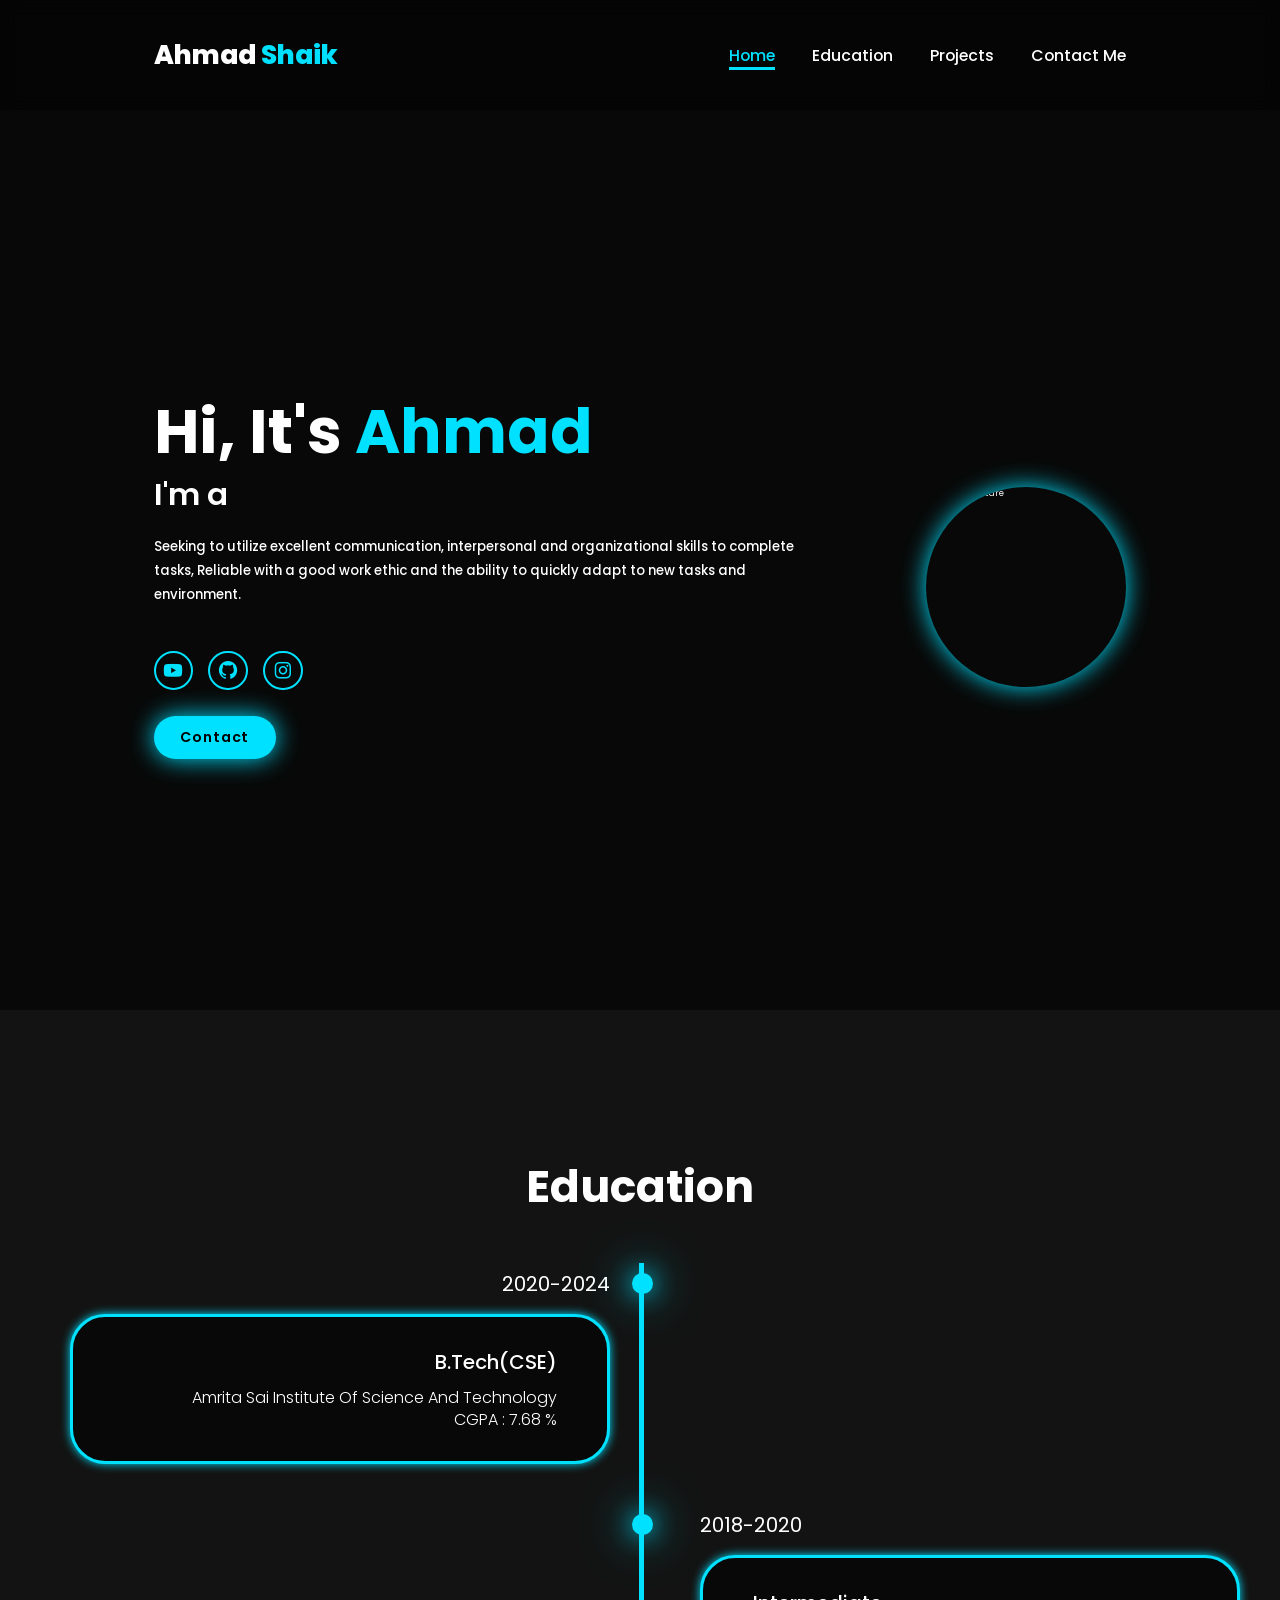
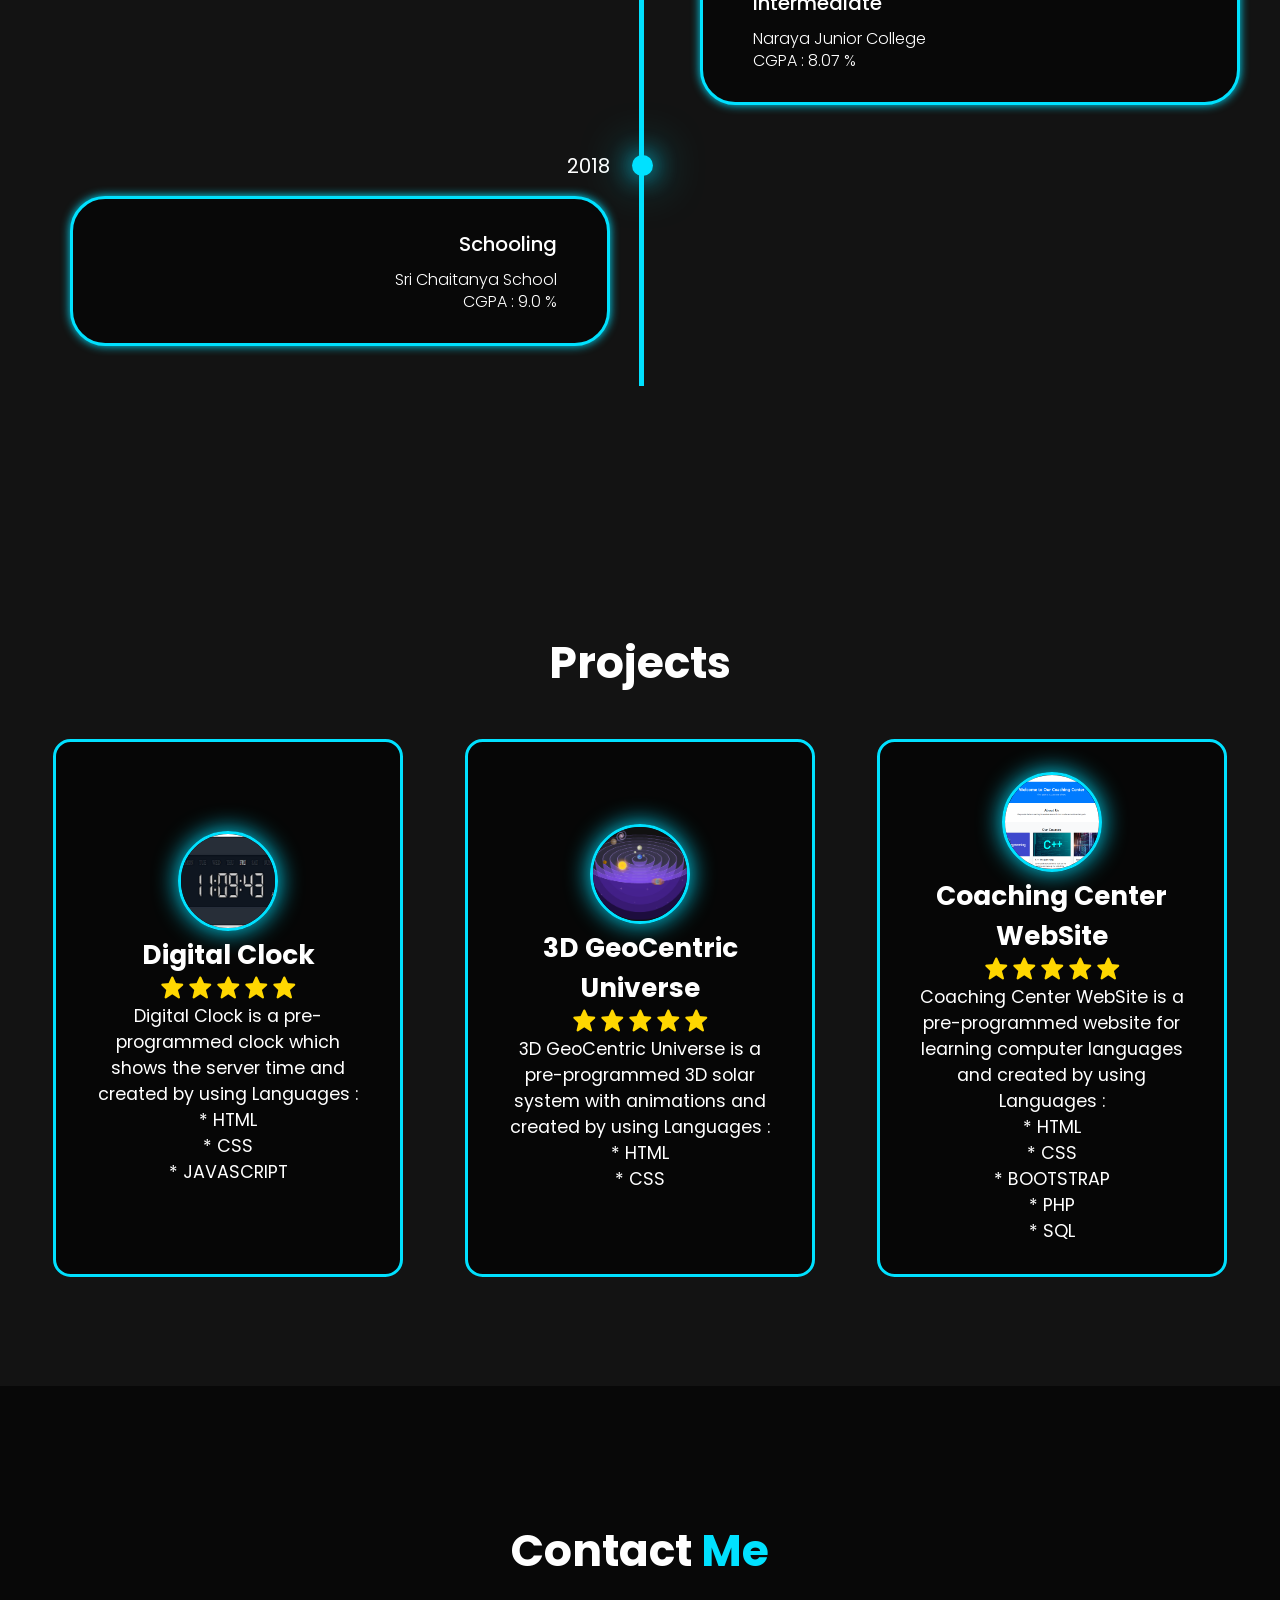
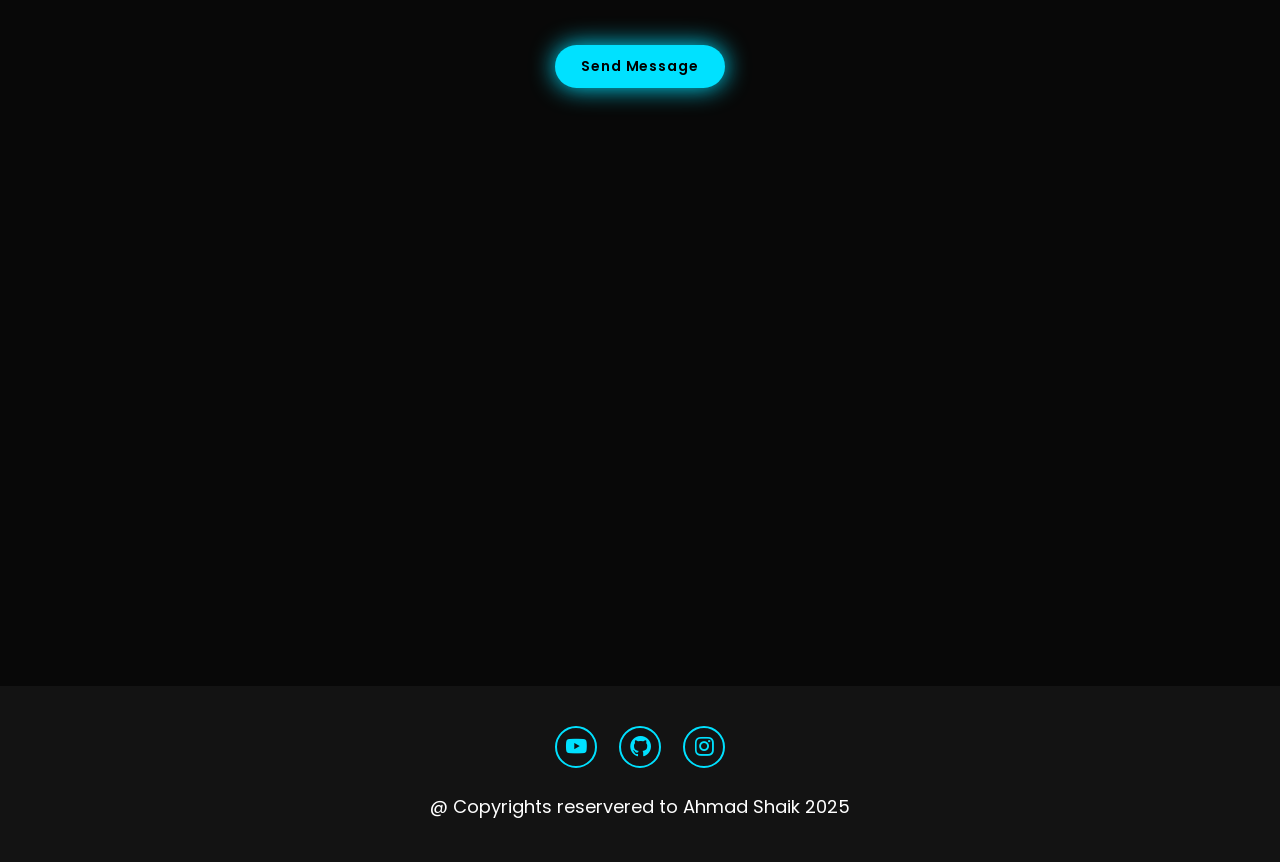
==== index.html @ 7b0c5636 "Update index.html" ====
<!DOCTYPE html>
<html lang="en">
<head>
    <meta charset="UTF-8">
    <meta name="viewport" content="width=device-width, initial-scale=1.0">
    <title>Ahmad Shaik</title>
    <link rel="stylesheet" href="styles.css">
    <link href='https://unpkg.com/boxicons@2.1.4/css/boxicons.min.css' rel='stylesheet'>
</head>

<body>
    <header class="header">
        <i class='bx bx-menu' id="menu-icon"></i>
        <a href="#home" class="logo">Ahmad<span> Shaik</span></a>
        <nav class="navbar">
            <a href="#home">Home</a>
            <a href="#education">Education</a>
            <!-- <a href="#projects">Certifications</a> -->
            <a href="#testimonials">Projects</a>
            <a href="#contact">Contact Me</a>
        </nav>
    </header>

    <section class="home" id="home">
        <div class="home-content">
            <h1>Hi, It's <span>Ahmad</span></h1>
            <h3 class="text-animation">I'm a <span></span></h3>
            <p>Seeking to utilize excellent communication, interpersonal and organizational skills to complete tasks, Reliable with a good work ethic and the ability to quickly adapt to new tasks and environment.</p>

            <div class="social-icons">
                <a href="https://www.youtube.com/@codershub1" target="_self"><i class='bx bxl-youtube'></i></a>
                <a href="https://github.com/Ahmad-Shaik/Ahmad-Shaik" target="_self"><i class='bx bxl-github'></i></a>
                <a href="https://www.instagram.com/codershub1" target="_self"><i class='bx bxl-instagram'></i></a>
            </div>
            
            <div class="btn-group">
                <a href="#contact" class="btn">Contact</a>
            </div>
        </div>

        <div class="home-img">
            <img src="https://github.com/Ahmad-Shaik/resume/blob/a019d68d11da8209bdf1813e9e3f32dbd43e2ac0/site/coaching-center.png" alt="Profile Picture">
        </div>
    </section>

    <section class="education" id="education">
        <h2 class="heading">Education</h2>
        <div class="timeline-items">
            <div class="timeline-item">
                <div class="timeline-dot"></div>
                <div class="timeline-date">2020-2024</div>
                <div class="timeline-content">
                    <h3>B.Tech(CSE)</h3>
                    <p>Amrita Sai Institute Of Science And Technology <br> CGPA : 7.68 %</p>
                </div>
            </div>

            <div class="timeline-item">
                <div class="timeline-dot"></div>
                <div class="timeline-date">2018-2020</div>
                <div class="timeline-content">
                    <h3>Intermediate</h3>
                    <p>Naraya Junior College <br> CGPA : 8.07 %</p>
                </div>
            </div>

            <div class="timeline-item">
                <div class="timeline-dot"></div>
                <div class="timeline-date">2018</div>
                <div class="timeline-content">
                    <h3>Schooling</h3>
                    <p>Sri Chaitanya School<br> CGPA : 9.0 %</p>
                </div>
            </div>
        </div>
    </section>

    <!-- <section class="projects" id="projects">
        <h2 class="heading">Certifications</h2>
        <div class="projects-container">
            <div class="projects-box">
                <div class="projects-info">
                   <h4><a href="/site/digi clock/digiclock.html" target="_self">Digital Clock</a></h4>
                    <img src="images/cat1.jpg" alt="" width="auto" height="200px">
                </div>
            </div>

            <div class="projects-box">
                <div class="projects-info">
                    <h4><a href="/site/geocentric universe/geo.html" target="_self">Geo Centric Universe</a></h4>
                    <p>Geo Centric Universe created using Languages : <br> * HTML <br> * CSS</p>
                </div>
            </div>

            <div class="projects-box">
                <div class="projects-info">
                    <h4>Project #3</h4>
                    <p>Lorem ipsum dolor sit amet consectetur adipisicing elit. Odio quidem molestiae labore laudantium nulla odit culpa nam id quasi, dignissimos ullam praesentium eum quisquam est sint. Laboriosam nesciunt ad officiis?</p>
                </div>
            </div>

            <div class="projects-box">
                <div class="projects-info">
                    <h4>Project #4</h4>
                    <p>Lorem ipsum dolor sit amet consectetur adipisicing elit. Odio quidem molestiae labore laudantium nulla odit culpa nam id quasi, dignissimos ullam praesentium eum quisquam est sint. Laboriosam nesciunt ad officiis?</p>
                </div>
            </div>
        </div>
    </section> -->

    <section class="testimonials" id="testimonials">
        <div class="testimonials-box">
            <h2 class="heading">Projects</h2>
            <div class="wrapper">
                <div class="testimonial-item">
                    <a href="site/digi clock/digiclock.html" target="_self" class="link">
                    <img src="site/digi clock.png" alt="Testimonial from Jeffery">
                    <h2>Digital Clock</h2>
                    <div class="rating">
                        <i class='bx bxs-star' id="star"></i>
                        <i class='bx bxs-star' id="star"></i>
                        <i class='bx bxs-star' id="star"></i>
                        <i class='bx bxs-star' id="star"></i>
                        <i class='bx bxs-star' id="star"></i>
                    </div>
                    <p>Digital Clock is a pre-programmed clock which shows the server time and created by using Languages : <br>* HTML <br>* CSS <br>* JAVASCRIPT</p>
                    </a>
                </div>

                <div class="testimonial-item">
                    <a href="site/geocentric universe/geo.html" target="_self" class="link">
                    <img src="site/geocentric universe.png" alt="Testimonial from Ivy">
                    <h2>3D GeoCentric Universe</h2>
                    <div class="rating">
                        <i class='bx bxs-star' id="star"></i>
                        <i class='bx bxs-star' id="star"></i>
                        <i class='bx bxs-star' id="star"></i>
                        <i class='bx bxs-star' id="star"></i>
                        <i class='bx bxs-star' id="star"></i>
                    </div>
                    <p>3D GeoCentric Universe is a pre-programmed 3D solar system with animations and created by using Languages : <br>* HTML <br> * CSS</p>
                    </a>
                </div>

                <div class="testimonial-item">
                    <a href="site/coaching center/coaching center.html" target="_self" class="link">
                    <img src="site/coaching-center.png" alt="Testimonial from Choco">
                    <h2>Coaching Center WebSite</h2>
                    <div class="rating">
                        <i class='bx bxs-star' id="star"></i>
                        <i class='bx bxs-star' id="star"></i>
                        <i class='bx bxs-star' id="star"></i>
                        <i class='bx bxs-star' id="star"></i>
                        <i class='bx bxs-star' id="star"></i>
                    </div>
                    <p>Coaching Center WebSite is a pre-programmed website for learning computer languages and created by using Languages : <br>* HTML <br>* CSS <br>* BOOTSTRAP <br>* PHP <br>* SQL</p>
                    </a>
                </div>
            </div>
        </div>
    </section>

    <section class="contact" id="contact">
        <h2 class="heading">Contact <span>Me</span></h2>
        <div class="contact-form-container">
            <form action="contact.php">
                <!-- <div class="input-group">
                    <div class="input-box">
                        <input type="text" placeholder="Full Name" required>
                        <input type="email" placeholder="Email" required>
                    </div>
                    <div class="input-box">
                        <input type="number" placeholder="Phone Number" required>
                        <input type="text" placeholder="Subject" required>
                    </div> -->
                    <div class="input-group-2">
                        <!-- <textarea name="" id="" cols="30" rows="10" placeholder="Your Message" required></textarea> -->
                        <input type="submit" value="Send Message" class="btn">
                    </div>
                </div>
            </form>
        </div>
    </section>

    <footer class="footer">
        <div class="social">
            <a href="https://www.youtube.com/@codershub1" target="_self"><i class='bx bxl-youtube'></i></a>
            <a href="https://github.com/Ahmad-Shaik/Ahmad-Shaik" target="_self"><i class='bx bxl-github'></i></a>
            <a href="https://www.instagram.com/codershub1" target="_self"><i class='bx bxl-instagram'></i></a>
        </div>

        <ul class="list">
            <li>@ Copyrights reservered to Ahmad Shaik 2025</li>
           
        </ul>
    </footer>

    <script src = "script.js"></script>
</body>
</html>
---- styles.css ----
@import url('https://fonts.googleapis.com/css2?family=Edu+AU+VIC+WA+NT+Hand:wght@400..700&family=Poppins:ital,wght@0,100;0,200;0,300;0,400;0,500;0,600;0,700;0,800;0,900&display=swap');

* {
    margin: 0;
    padding: 0;
    box-sizing: border-box;
    text-decoration: none;
    border: none;
    outline: none;
    scroll-behavior: smooth;
    font-family: "Poppins", "sans-serif";
}

:root {
    --bg-color: #080808;
    --second-bg-color: #131313;
    --text-color: white;
    --main-color: rgb(0, 225, 255);
}

html {
    font-size: 100%;
    overflow-x: hidden;
}

body {
    background: var(--bg-color);
    color: var(--text-color);
}

.header {
    position: fixed;
    top: 0;
    width: 100%;
    padding: 4rem 12% 4rem;
    background: rgba(0, 0, 0, 0.3);
    backdrop-filter: blur(10px);
    display: flex;
    justify-content: space-between;
    align-items: center;
    z-index: 5;
    /* Make sure the position is relative to position the menu icon correctly */
    position: relative;
}
.logo {
    font-size: 3rem;
    color: var(--text-color);
    font-weight: 800;
    cursor: pointer;
    transition: 0.3s ease;
}

.logo:hover {
    transform: scale(1.1);
}

.logo span {
    color: var(--main-color);
}

.navbar a {
    font-size: 1.8rem;
    color: var(--text-color);
    margin-left: 4rem;
    font-weight: 500;
    transition: 0.3s ease;
    border-bottom: 3px solid transparent;
    
}

.navbar a:hover, .navbar a.active {
    
    transform: scaleX(1);
    color: var(--main-color);
    border-bottom: 3px solid var(--main-color);
}

#menu-icon {
    font-size: 3.6rem;
    color: var(--main-color);
    display: none; /* Default hidden, will be shown on mobile */
    position: absolute; /* Position it absolutely within the header */
    right: 2rem; /* Position it 2rem from the right edge */
    top: 50%; /* Center vertically */
    transform: translateY(-50%); /* Adjust for vertical centering */
}

section {
    min-height: 100vh;
    padding: 10rem 12% 10rem;

}

.home {
    display: flex;
    align-items: center;
    justify-content: center;
    gap: 15rem;
}

.home-content {
    display: flex;
    flex-direction: column;
    align-items: baseline;
    text-align: left;
    justify-content: center;
    margin-top: 3rem;
}

span {
    color: var(--main-color);
}

.home-img {
    flex: 1;
    display: flex;
    justify-content: center;
}

.home-img img {
    position: relative;
    top:3rem;
    width: 200px;
    height: 200px;
    border-radius: 900px;
    box-shadow: 0 0 25px var(--main-color);
    cursor:pointer;
    transition: 0.4s ease-in-out;
}

.home-img img:hover {
    box-shadow: 0 0 25px var(--main-color),
                0 0 50px var(--main-color),
                0 0 100px var(--main-color);
}



.home-content h3 {
    margin-bottom: 2rem;
    margin-top: 1rem;
    font-size: 3.5rem;
}

.home-content h1 {
    font-size: 7rem;
    font-weight: 700;
    margin-top: 1.5rem;
    line-height: 1;
}

.home-content p {
    font-size: 1.5rem;
    font-weight: 500;
    line-height: 1.8;
    max-width: 1000px;
}

.social-icons {
    margin-top: 2rem;
}

.social-icons a {
    display: inline-flex;
    justify-content: center;
    align-items: center;
    width: 4.5rem;
    height: 4.5rem;
    background: transparent;
    border: 2px solid var(--main-color);
    font-size: 2.5rem;
    border-radius: 50%;
    color: var(--main-color);
    margin: 3rem 1.5rem 3rem 0;
    transition: 0.3s ease-in-out;
}

.social-icons a:hover {
    color: var(--text-color);
    transform: scale(1.3) translateY(-5px);
    box-shadow: 0 0 25px var(--main-color);
    background-color: var(--main-color);
}

.btn {
    display: inline-block;
    padding: 1rem 2.8rem;
    background: var(--main-color);
    box-shadow: 0 0 25px var(--main-color);
    border-radius: 4rem;
    font-size: 1.6rem;
    color: black;
    border: 2px solid transparent;
    letter-spacing: 0.1rem;
    font-weight: 600;
    transition: 0.3s ease-in-out;
    cursor: pointer;
}

.btn:hover {
    transform: scale(1.05);
    box-shadow: 0 0 50px var(--main-color);
}

.btn-group {
    display: flex;
    align-items: center;
    gap: 1.5rem;
}

.btn-group a:nth-of-type(2) {
    background-color: black;
    color: var(--main-color);
    border: 2px solid var(--main-color);
    box-shadow: 0 0 25px transparent;
}

.btn-group a:nth-of-type(2):hover {
    box-shadow: 0 0 25px var(--main-color);
    background-color: var(--main-color);
    color: black;
}

.text-animation {
    font-size: 34px;
    font-weight: 600;
    min-width: 280px;    
}

.text-animation span {
    position: relative;
}

.text-animation span::before{
    content: "Engineering Student";
    color: var(--main-color);
    animation: words 20s infinite;
}

.text-animation span::after {
    content: "";
    background-color: var(--bg-color);
    position: absolute;
    width: calc(100% + 8px);
    height: 100%;
    border-left: 3px solid var(--bg-color);
    right: -8px;
    animation: cursor 0.6s infinite, typing 20s steps(14) infinite;
}

@keyframes cursor {
    to{
        border-left: 2px solid var(--main-color);
    }
}

@keyframes words {
    0%,
    100% {
        content: "Web Developer";
    }
    /* 21%,
    40% {
        content: "Frontend Developer";
    }
    41%,
    60% {
        content: "FullStack Developer";
    }
    61%,
    80% {
        content: "Software Engineer";
    }
    81%,
    100% {
        content: "Hardware Engineer";
    } */
}

@keyframes typing {
    0%,
    10%,
    15%,
    30%,
    35%,
    50%,
    55%,
    70%,
    75%,
    90%,
    95% {
        width: 0;
    }
    5%,
    20%,
    25%,
    40%,
    45%,
    60%,
    65%,
    80%,
    85% {
        width: calc(100% + 8px);
    }
}


.heading{
    font-size: 5rem;
    text-align: center;
    margin:5rem 0;
}

.education{
    padding: 100px 15px;
    background-color: var(--second-bg-color);
}

.education h2 {
    margin-bottom: 5rem;
}

.timeline-items {
    max-width: 1200px;
    margin: auto;
    display: flex;
    flex-wrap: wrap;
    position: relative;
}

.timeline-items::before {
    content: "";
    position:absolute;
    width: 5px;
    height: 100%;
    background-color: var(--main-color);
    left: calc(50% - 1px);
}

.timeline-item{
    margin-bottom: 40px;
    width: 100%;
    position: relative;
}

.timeline-item::lastchild {
    margin-bottom: 0;
}

.timeline-item:nth-child(odd){
    padding-right: calc(50% + 30px);
    text-align: right;
}

.timeline-item:nth-child(even){
    padding-left: calc(50% + 30px);
}

.timeline-dot{
    height: 21px;
    width: 21px;
    background-color: var(--main-color);
    box-shadow: 0 0 25px var(--main-color),
                0 0 50px var(--main-color);
    position: absolute;
    left: calc(50% - 8px);
    border-radius: 50%;
    top:10px;

}

.timeline-date {
    font-size: 20px;
    font-weight: 100px;
    color: white;
    margin: 6px 0 15px;
    margin-left: 30px;
}

.timeline-content {
    background-color: var(--bg-color);
    border: 3px solid var(--main-color);
    padding: 30px 50px;
    border-radius: 4rem;
    box-shadow: 0 0 10px var(--main-color);
    cursor: pointer;
    transition: 0.3s ease ease-in-out;
    margin-left: 30px;
}

.timeline-content:hover{
    transform: scale(1.05);
    box-shadow: 0 0 25px var(--main-color);
}

.timeline-content h3{
    font-size: 20px;
    color: white;
    margin: 0 0 10px;
    font-weight: 500;
}

.timeline-content p {
    color: white;
    font-size: 16px;
    font-weight: 300;
    line-height:22px;
}

::-webkit-scrollbar {
    width: 10px;
}

::-webkit-scrollbar-thumb {
    background: var(--main-color);
    border-radius: 5px;
}

::-webkit-scrollbar-thumb:hover {
    background: var(--text-color);
}

::-webkit-scrollbar-track {
    background: var(--second-bg-color);
}

.projects{
    background: var(--bg-color);
    color:black;
}

.projects h2 {
    margin-bottom :5rem;
    color: white;
}

.projects-container {
    display: grid;
    grid-template-columns: repeat(2, 1fr);
    align-items: start; /* Align items to the start of the container */
    gap: 2.5rem;
}

.projects-box {
    background-color: var(--main-color);
    height: 300px;
    border-radius: 3rem;
    border: 4px solid transparent;
    cursor: pointer;
    transition: 0.4s ease-in-out;
    display: flex;
    align-items: flex-start; /* Align items to the start */
    justify-content: flex-start; /* Justify content to the start */
    padding: 2rem; /* Add padding to create space from the top and left edges */
}

.projects-box:hover {
    background: white;
    color: black;
    border: 5px solid var(--main-color);
    transform: scale(1.03);
}

.projects h4 {
    font-size: 36px;
}
.projects-info {
    display: flex;
    flex-direction: column;
    justify-content: flex-start; /* Align items to the start */
    align-items: flex-start; /* Justify content to the start */
    text-align: left;
    padding: 0; /* Remove the existing padding */
}

.projects-info h3 {
    font-size: 3rem;
    font-weight: 800;
    line-height: 2;
}

.projects-info p {
    font-size: 1.6rem;
    font-weight: 600;
    line-height: 1.7;
}

.testimonials {
    background: var(--second-bg-color);
    padding: 100px 15px;
}

.testimonials .heading {
    margin-bottom: 5rem;
}

.testimonials-box {
    background-size: cover;
    display: flex;
    align-items: center;
    justify-content: center;
    flex-direction: column;
}

.testimonials-box img {
    width: 100px; /* Adjusted size */
    height: 100px; /* Adjusted size */
    border-radius: 50%;
    border: 3px solid var(--main-color);
    box-shadow: 0 0 25px var(--main-color);
    object-fit: cover; /* Ensures the image covers the area without distortion */
}

.wrapper {
    display: grid;
    grid-template-columns: repeat(3, 1fr);
    gap: 3rem;
}

.testimonial-item {
    min-height: 350px; /* Adjusted size */
    max-width: 350px; /* Adjusted size */
    background: rgba(0, 0, 0, 0.7);
    border: 3px solid var(--main-color);
    border-radius: 2rem;
    margin: 0 2rem;
    padding: 30px 40px; /* Adjusted padding */
    cursor: pointer;
    display: flex;
    flex-direction: column;
    align-items: center;
    justify-content: center;
    text-align: center;
    gap: 1.5rem;
    color: white;
    transition: 0.4s ease-in-out;
}

.testimonial-item:hover {
    border: 3px solid var(--main-color);
    transform: translateY(-10px) scale(1.03);
    box-shadow: 0 0 50px var(--main-color);
}

.testimonial-item img {
    width: 100px; /* Adjusted size */
    height: 100px; /* Adjusted size */
    border-radius: 50%;
    object-fit: cover; /* Ensures the image covers the area without distortion */
}

.testimonial-item h2 {
    font-size: 3rem; /* Adjusted size */
}

.testimonial-item p {
    font-size: 2rem; /* Adjusted size */
}

#star {
    color: gold;
    font-size: 3rem;
}
.link{
    color: white;
}
.link::after{
    color: white;
}
.contact {
    background-color: var(--bg-color);

}

.contact h2{
    margin-bottom: 3rem;
    color: white;
}

.contact form {
    display: flex;
    align-items: center;
    justify-content: center;
    gap: 3rem;
    margin:5rem;
    text-align: center;
}

.contact form .input-box {
    display: flex;
    justify-content: center;
    flex-wrap: wrap;
}

.contact form .input-box input, 
.contact form textarea{
    width: 100%;
    padding: 2.5rem;
    font-size: 1.8rem;
    color: var(--text-color);
    background: var(--second-bg-color);
    border-radius: 2rem;
    border: 2px solid var(--main-color);
    margin: 1.5rem 0;
    resize: none;
}

.contact form .btn {
    margin-top: 2rem;
}

.footer {
    position: relative;
    bottom: 0;
    width: 100%;
    padding: 40px 0;
    background-color: var(--second-bg-color);
}

.footer .social {
    text-align: center;
    padding-bottom: 25px;
    color: var(--main-color)
}


.footer .social a{
    font-size: 25px;
    color: var(--main-color);
    border: 2px solid var(--main-color);
    width: 42px;
    height: 42px;
    line-height: 42px;
    display: inline-block;
    text-align: center;
    border-radius: 50%;
    margin: 0 10px;
    transition: 0.3s ease-in-out
}

.footer .social a:hover {
    transform: scale(1.2)translateY(-10px);
    background-color:var(--main-color);
    color: black;
    box-shadow: 0 0 25px var(--main-color);
}

.footer ul {
    margin-top: 0;
    padding: 0;
    font-size: 18px;
    line-height: 1.6;
    margin-bottom: 0;
    text-align: center;
}

.footer ul li a {
    color: white;
    border-bottom: 3px solid transparent;
    transition: 0.3s ease-in-out;
}

.footer ul li a:hover{
    border-bottom: 3px solid var(--main-color);
}
.footer ul li{
    display: inline-block;
    padding: 0 15px;

}

.footer .copywrite {
    margin-top: 50px;
    text-align: center;
    font-size: 16px;
    color: white;
}

@media(max-width:1285px){
    html{
        font-size: 55%;
    }

    .projects-container{
        padding-bottom:7rem;
        grid-template-columns: repeat(2,1fr);
        margin: 0 5rem;
    }
}

@media(max-width:991px) {
    header {
        padding: 2rem 3%;
    }

    section {
        padding: 10rem 3% 2rem;
    }

    .timeline-items::before {
        left: 7px;
    }

    .timeline-item:nth-child(odd) {
        padding-right: 0;
        text-align: left;
    }

    .timeline-item:nth-child(even) {
        padding-left: 37px;
    }

    .timeline-dot {
        left: 0;
    }

    .projects {
        padding-bottom: 7rem;
    }

    .testimonials .wrapper {
        grid-template-columns: repeat(1, 1fr);
    }

    .contact form {
        flex-direction: column;
    }

    .footer {
        padding: 2rem 3%;
    }
}

@media(max-width:895px) {
   
@media (max-width: 895px) {
    #menu-icon {
        display: block; /* Show the menu icon on mobile screens */
    }
}

    .navbar {
        position: absolute;
        top: 100%;
        right: 0;
        width: 50%;
        padding: 1rem 3%;
        background: rgba(0, 0, 0, 0.8);
        backdrop-filter: blur(20px);
        border-bottom-left-radius: 2rem;
        border-left: 2px solid var(--main-color);
        border-bottom: 2px solid var(--main-color);
        display: none;
    }

    .navbar.active {
        display: block;
    }

    .navbar a {
        display: block;
        font-size: 2rem;
        margin: 3rem 0;
        color: white;
    }

    .home {
        flex-direction: column-reverse;
        margin: 5rem 4rem;
    }

    .home-content h3 {
        font-size: 2.6rem;
    }

    .home-content h1 {
        font-size: 5rem; /* Adjusted for better fit */
        margin-top: 3rem;
    }

    .home-content p {
        max-width: 600px; /* Added unit */
        margin: 0 auto;
    }

    .projects h2 {
        margin-bottom: 3rem;
    }

    .projects-container {
        grid-template-columns: repeat(1, 1fr);
    }
}
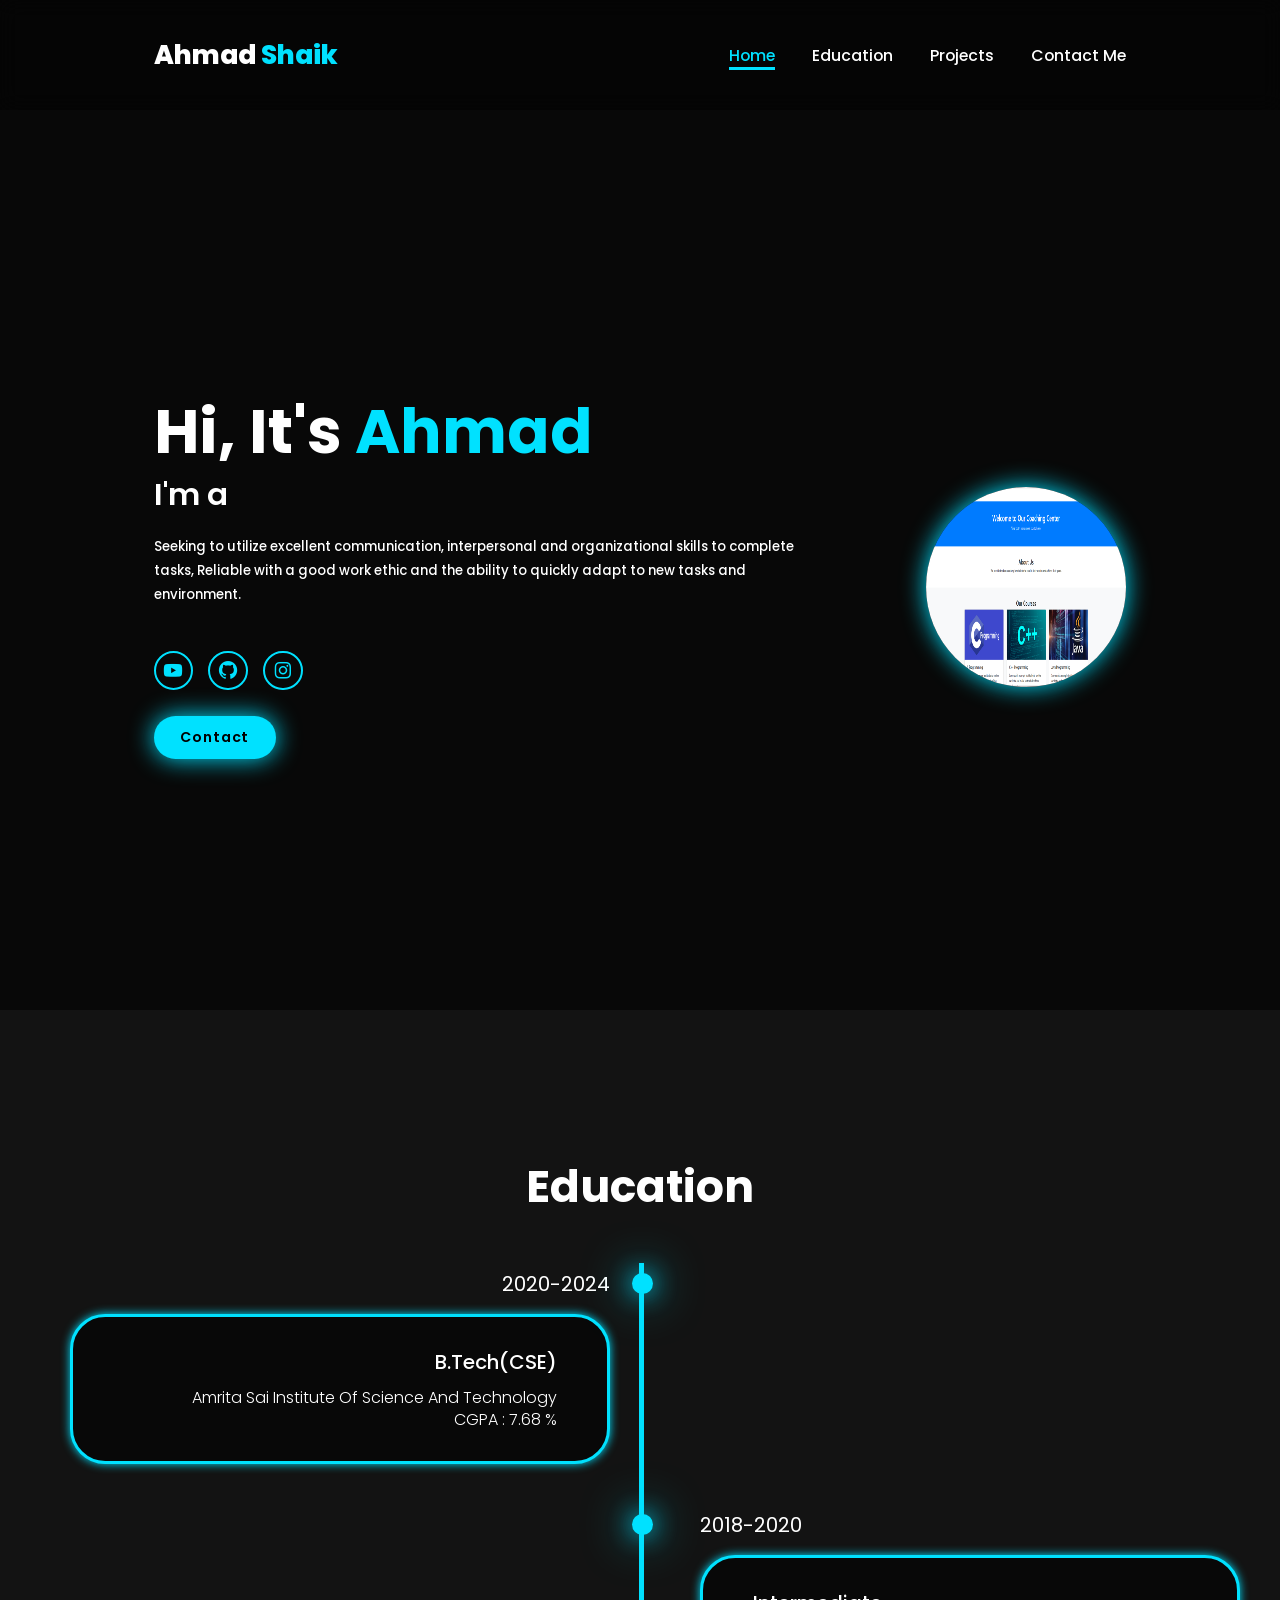
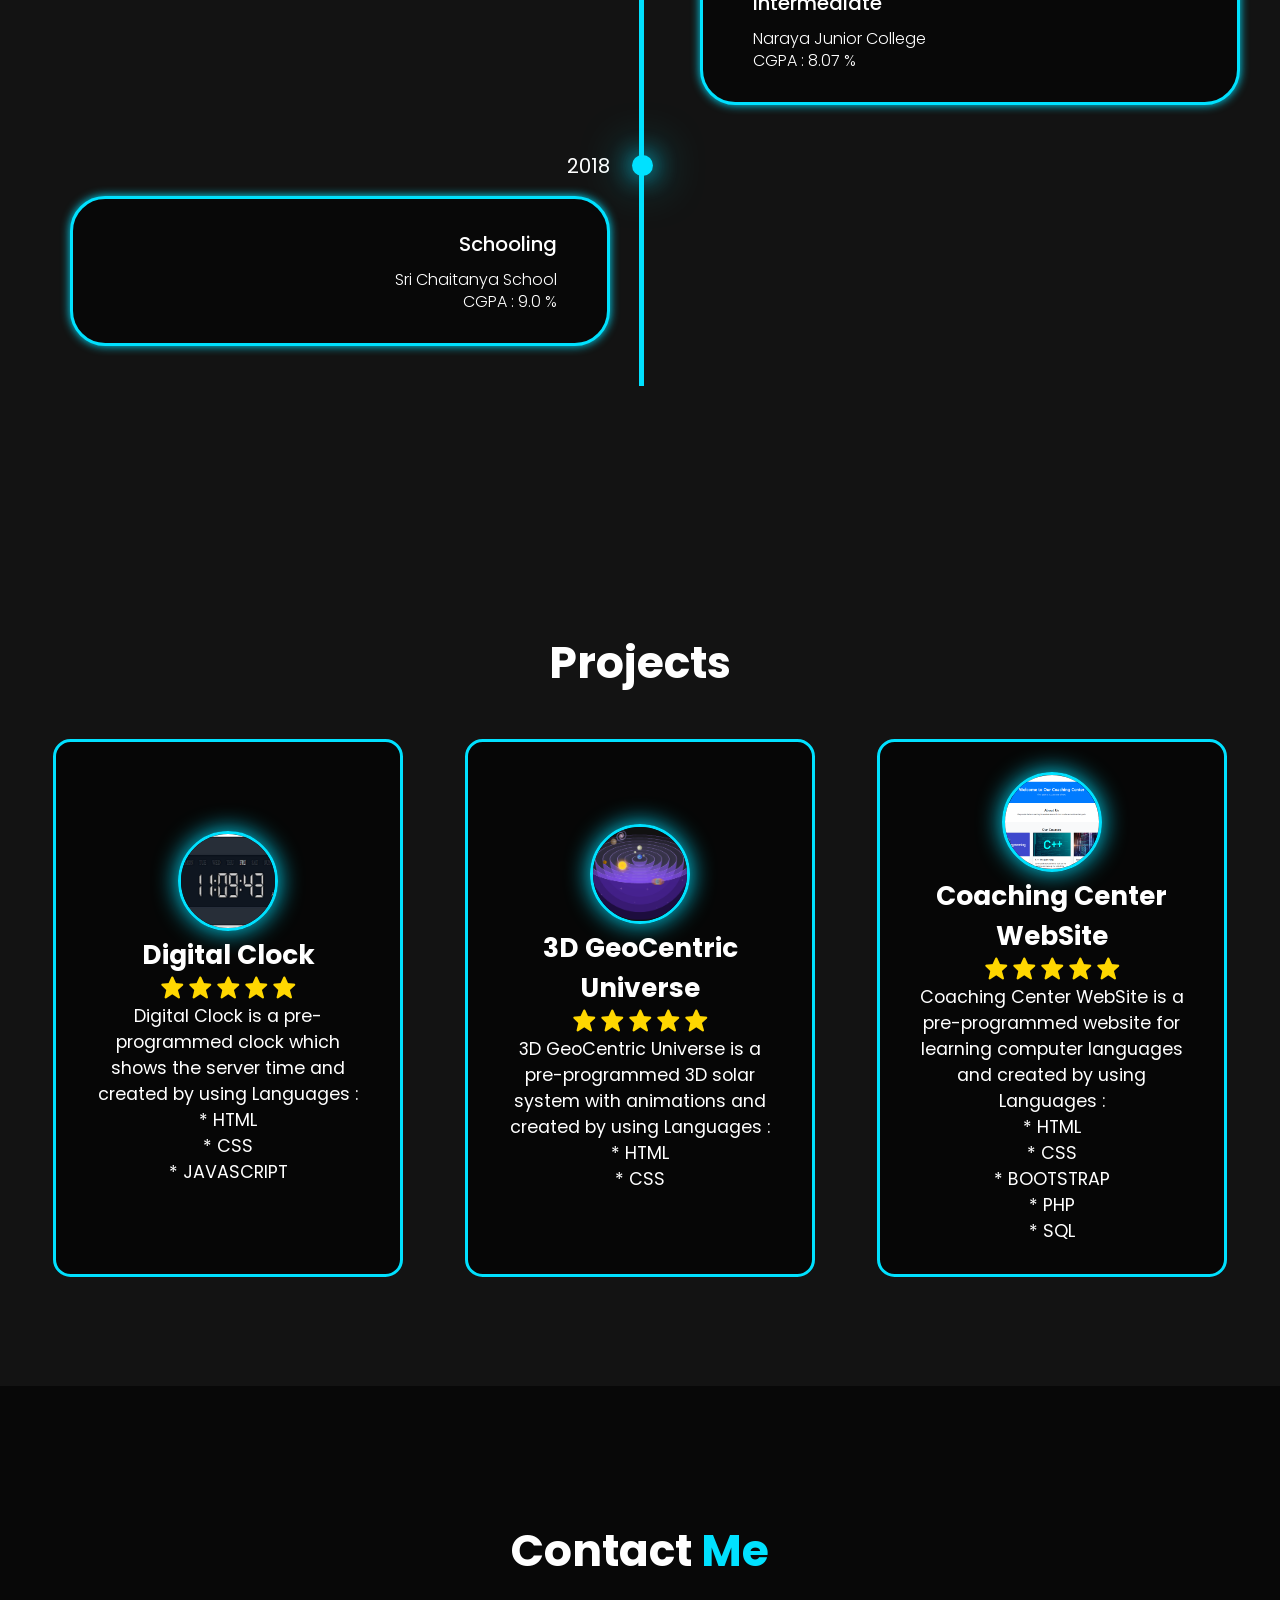
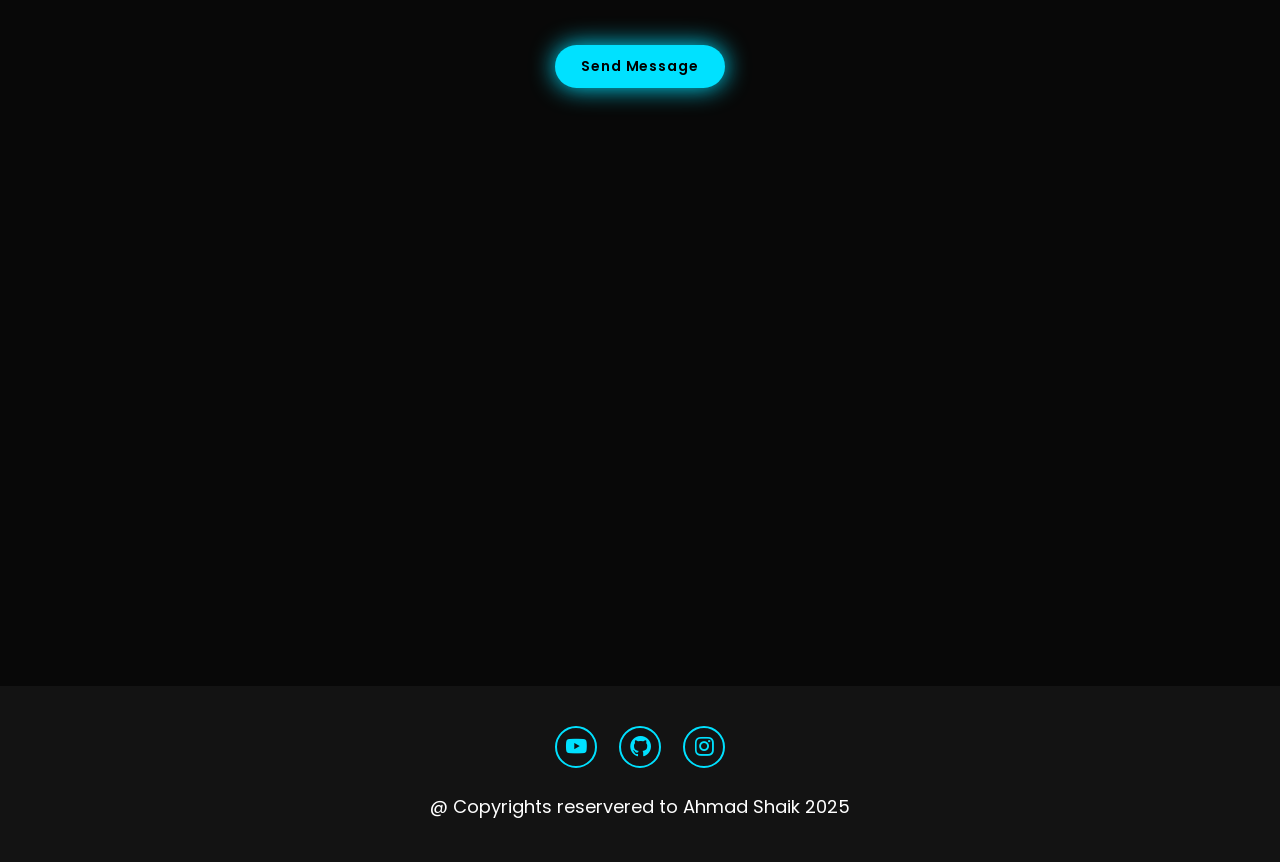
==== commit 3ae08b6b: "Update index.html" ====
--- a/index.html
+++ b/index.html
@@ -39,7 +39,7 @@
         </div>
 
         <div class="home-img">
-            <img src="https://github.com/Ahmad-Shaik/resume/blob/a019d68d11da8209bdf1813e9e3f32dbd43e2ac0/site/coaching-center.png" alt="Profile Picture">
+            <img src="site/coaching-center.png" alt="Profile Picture">
         </div>
     </section>
 
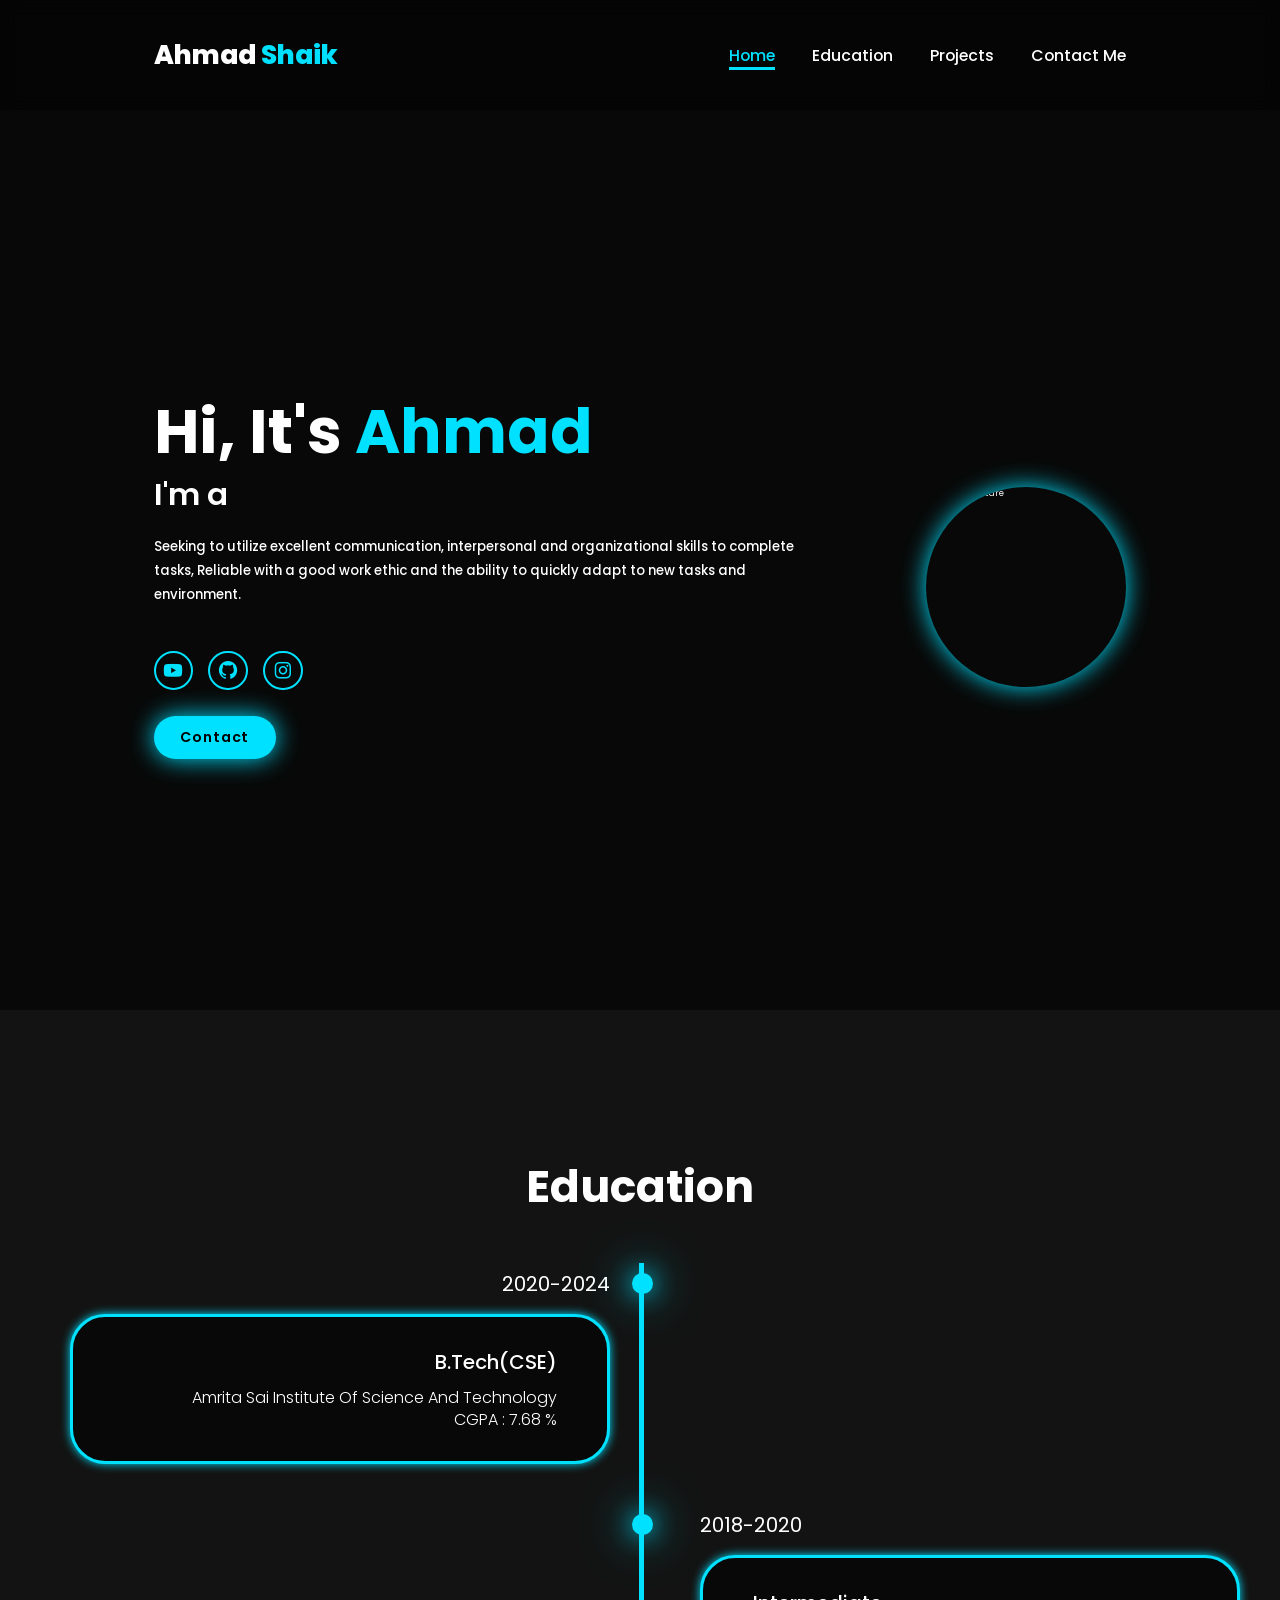
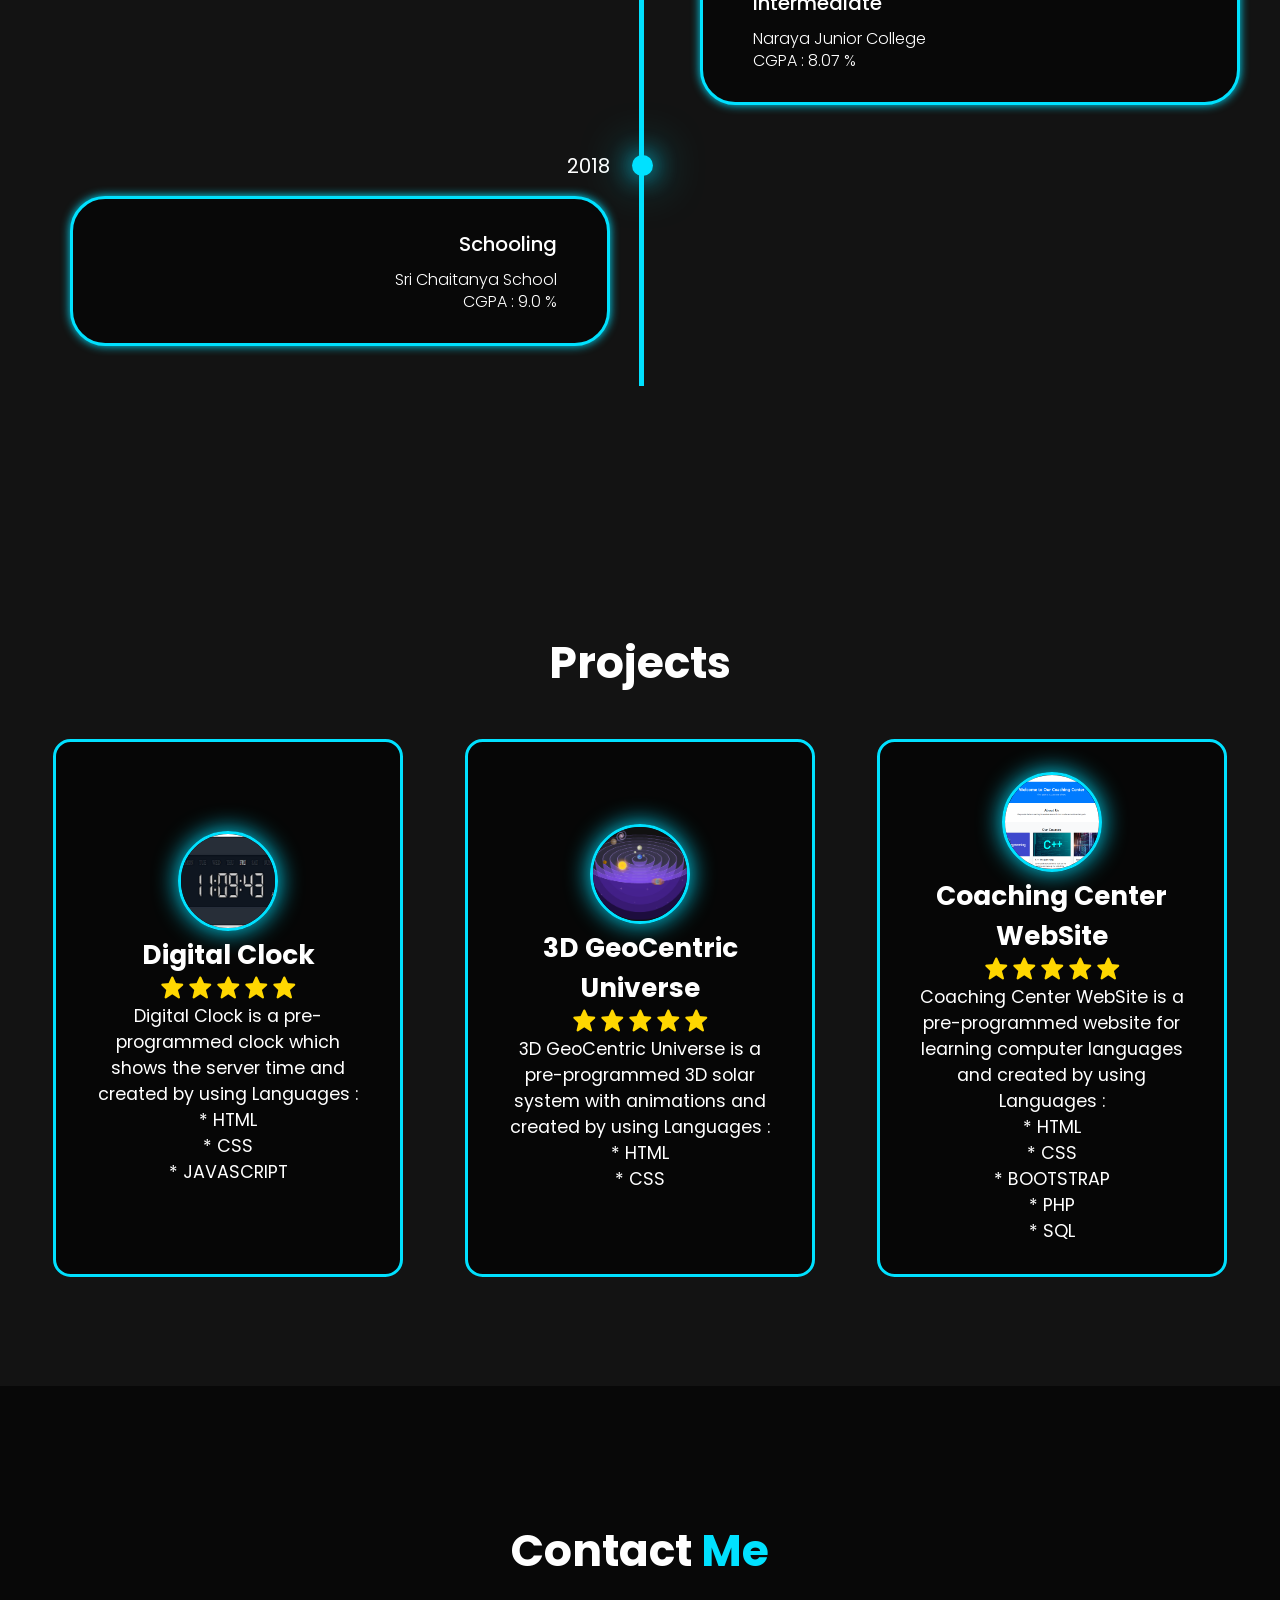
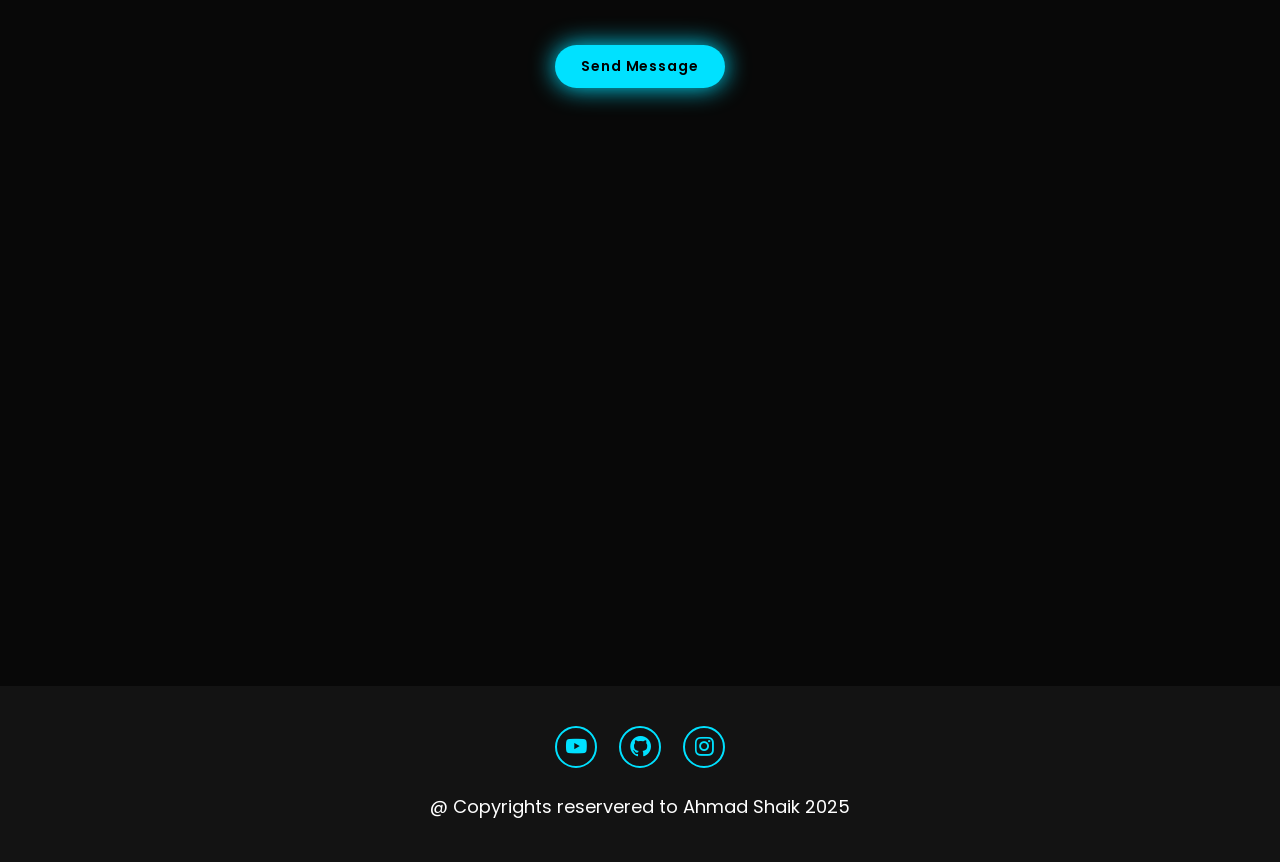
==== commit 0ea2deba: "Update index.html" ====
--- a/index.html
+++ b/index.html
@@ -39,7 +39,7 @@
         </div>
 
         <div class="home-img">
-            <img src="site/coaching-center.png" alt="Profile Picture">
+            <img src="site/mypic.png" alt="Profile Picture">
         </div>
     </section>
 
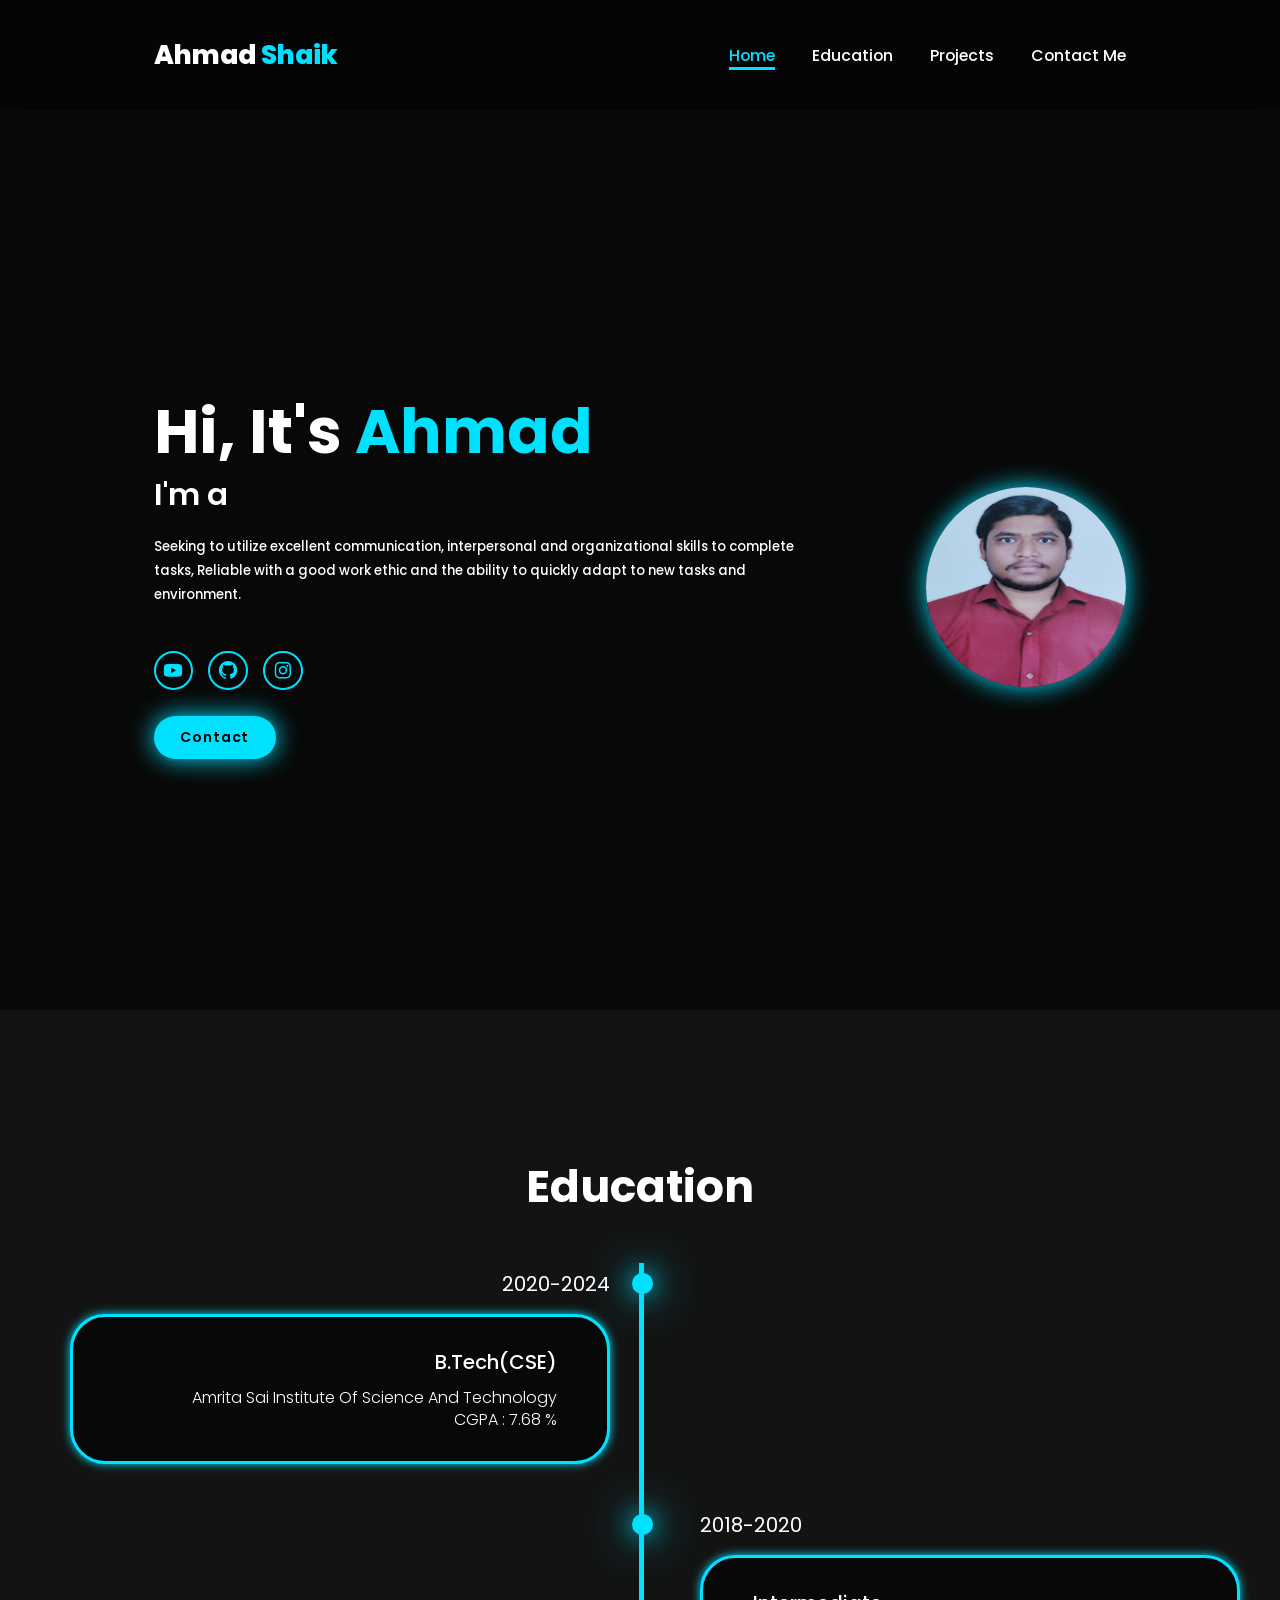
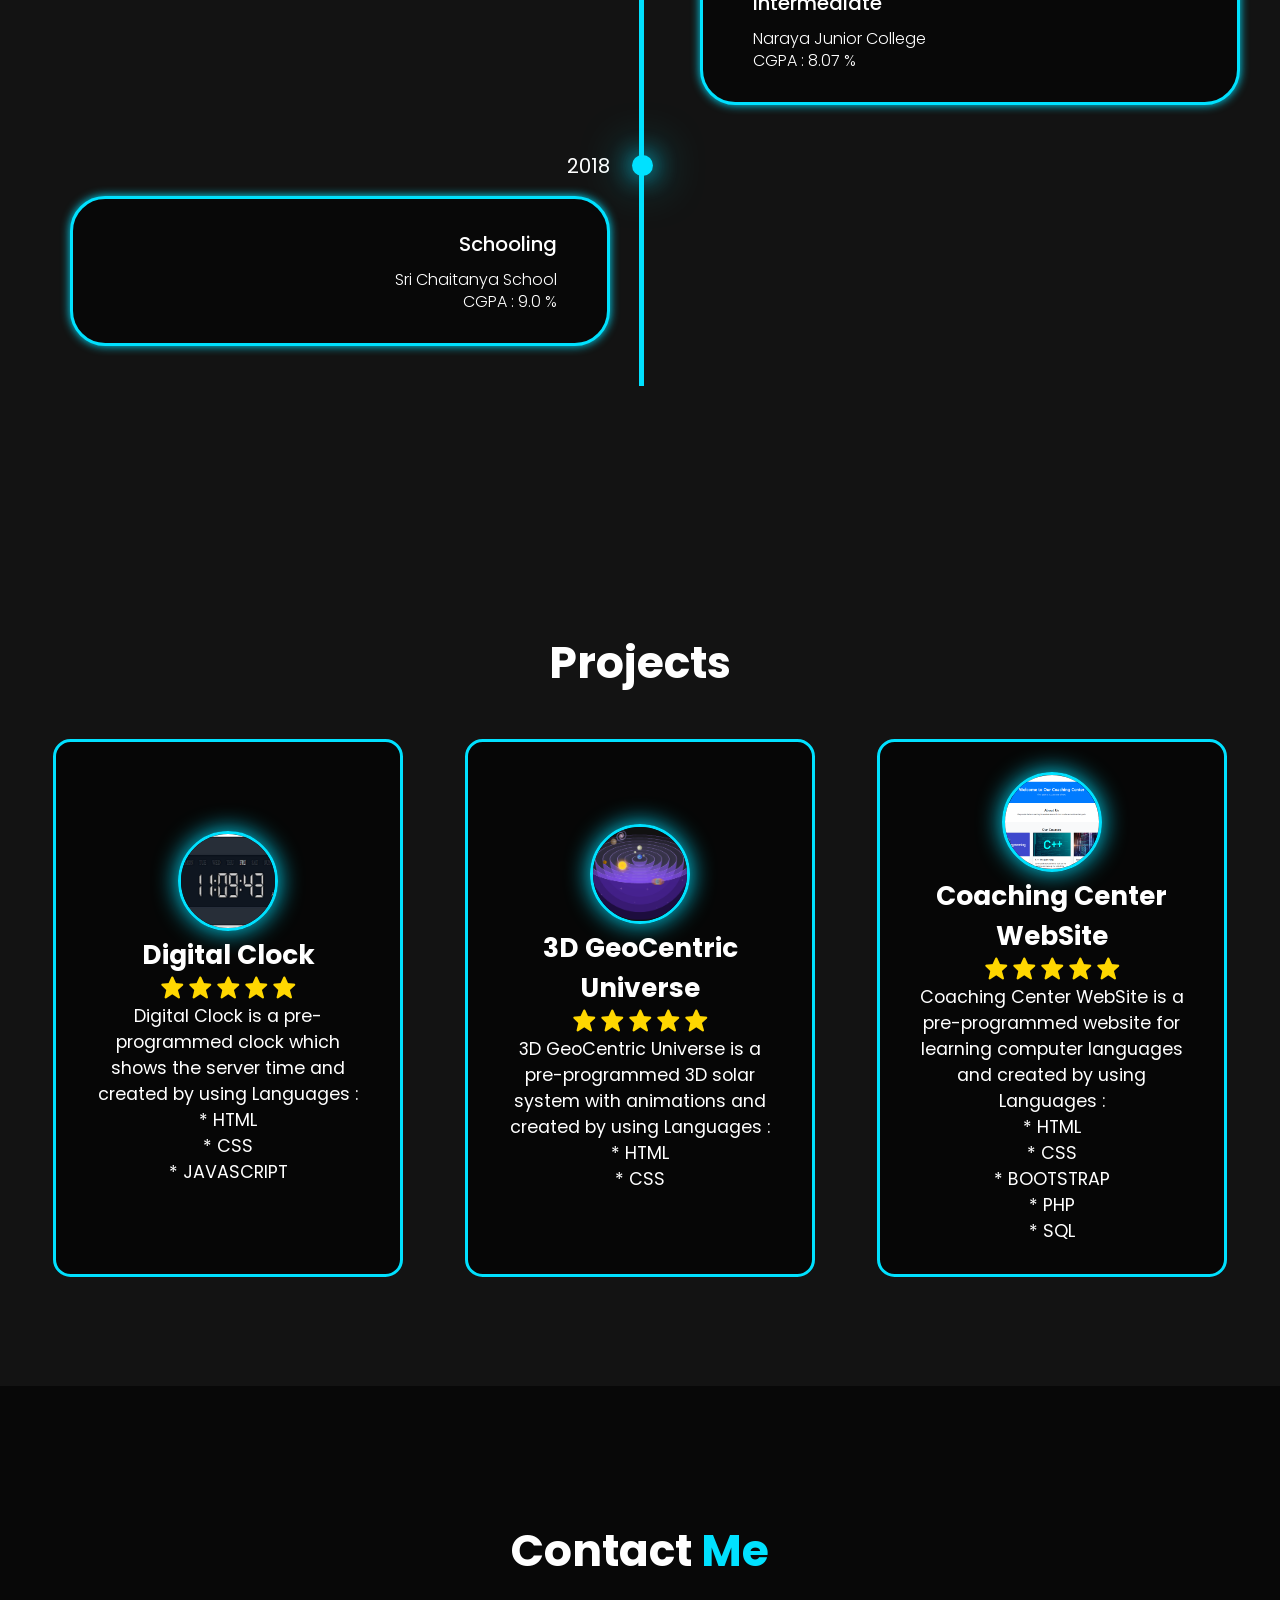
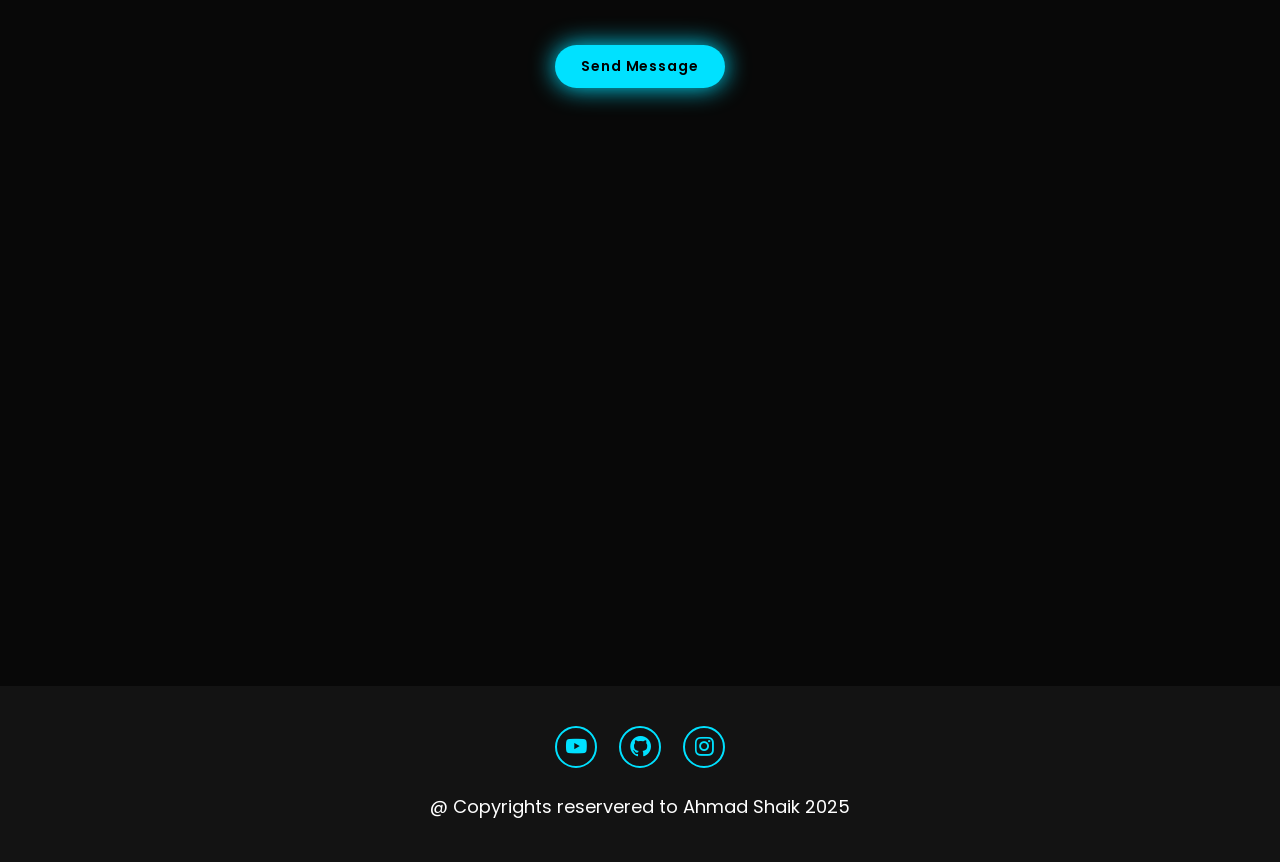
==== commit a4881441: "Update index.html" ====
--- a/index.html
+++ b/index.html
@@ -39,7 +39,7 @@
         </div>
 
         <div class="home-img">
-            <img src="site/mypic.png" alt="Profile Picture">
+            <img src="site/mypic.jpg" alt="Profile Picture">
         </div>
     </section>
 
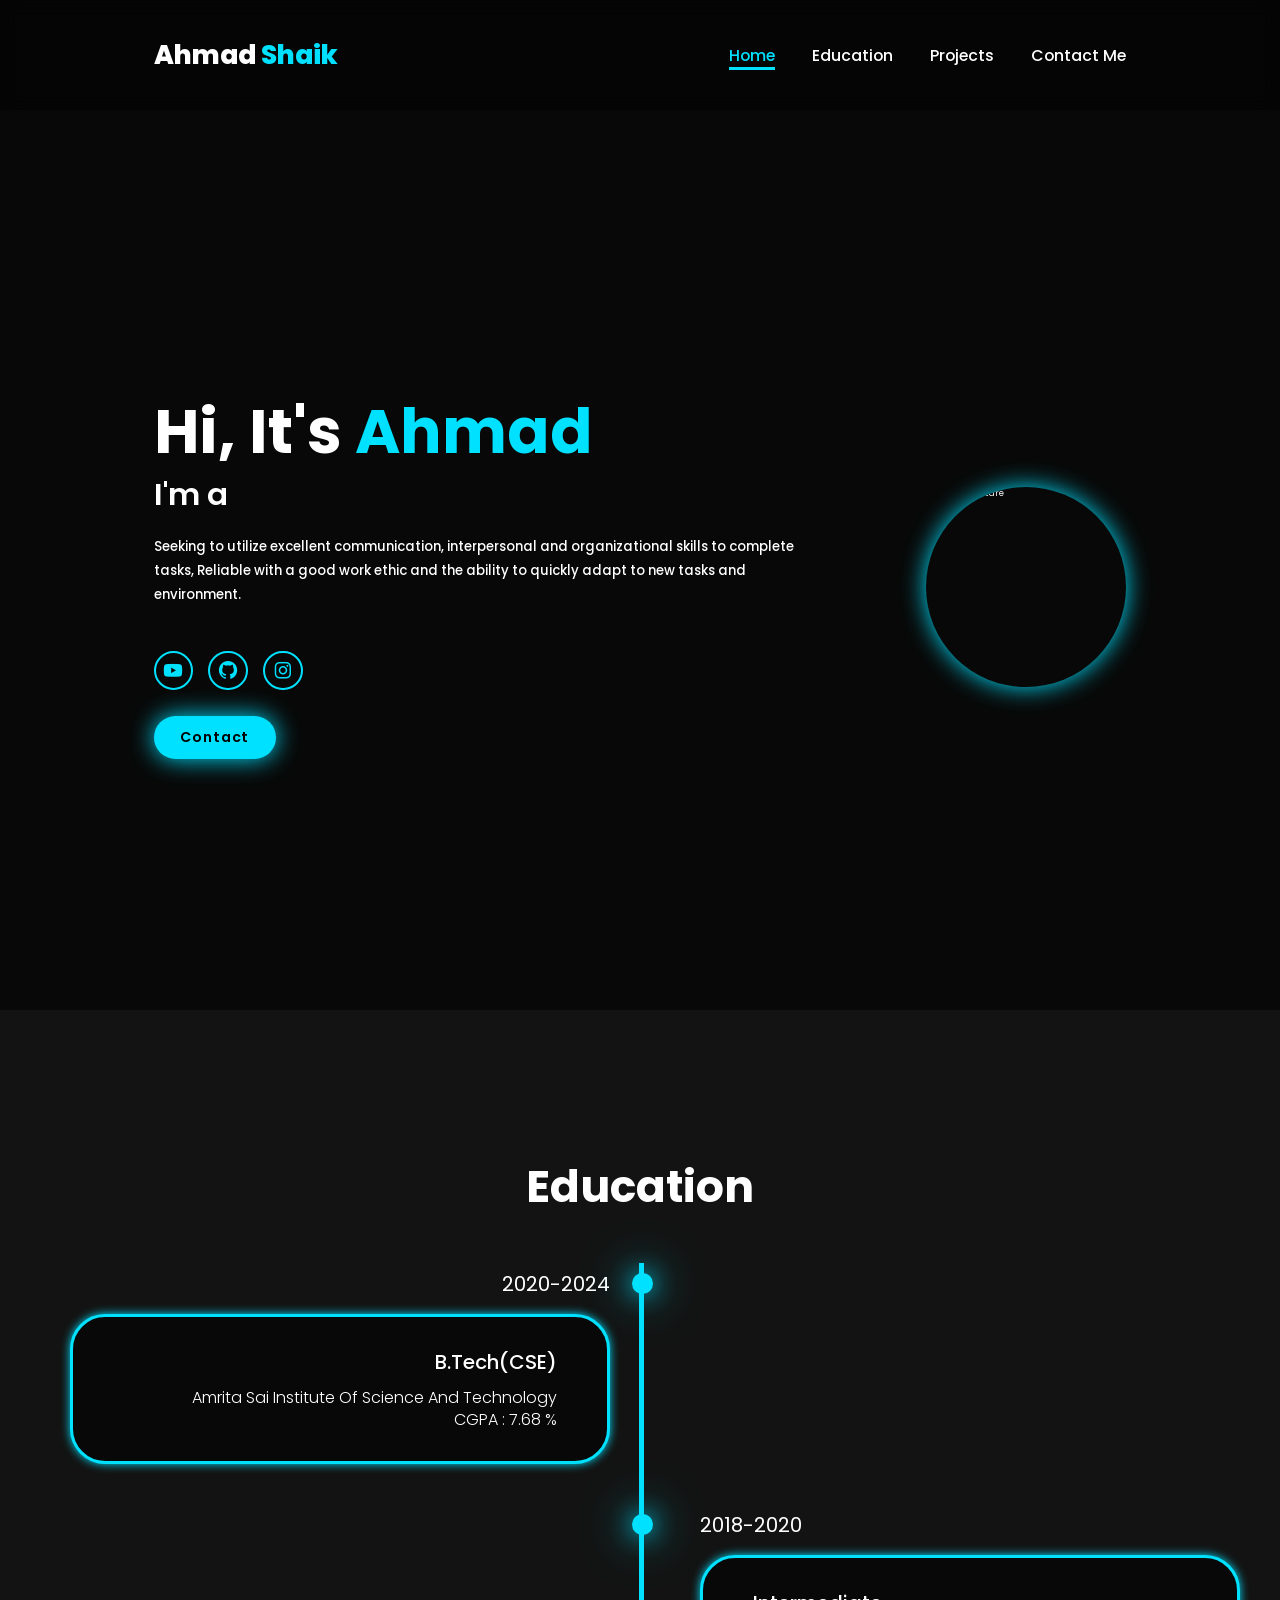
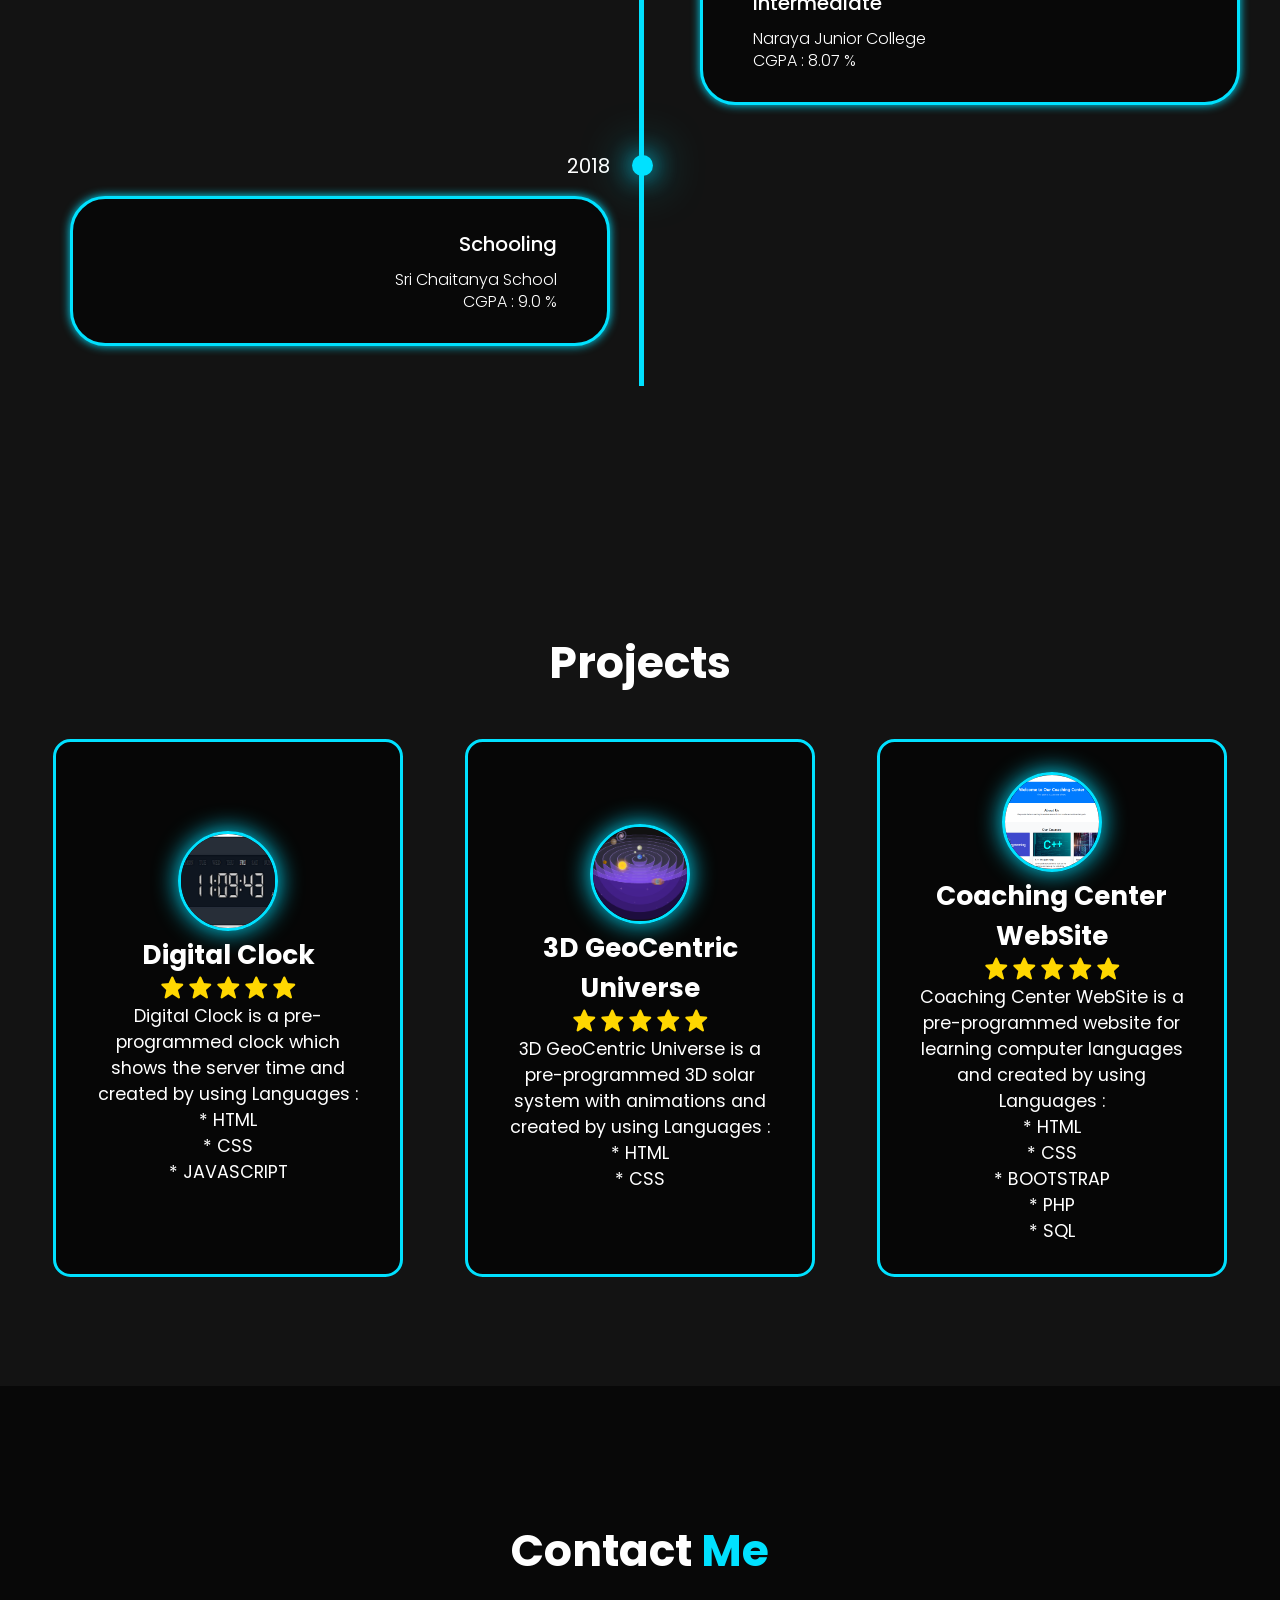
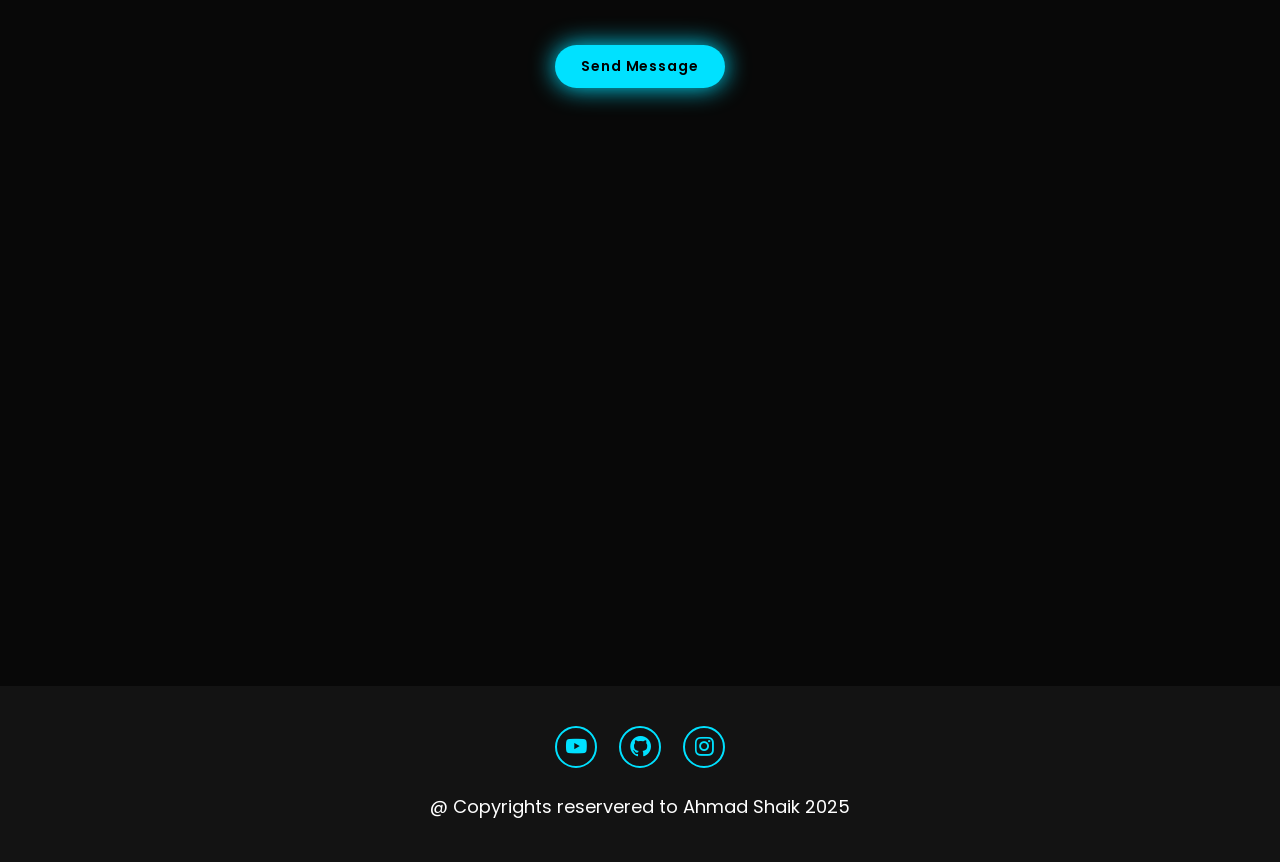
==== commit 0544efbe: "Update index.html" ====
--- a/index.html
+++ b/index.html
@@ -39,7 +39,7 @@
         </div>
 
         <div class="home-img">
-            <img src="site/mypic.jpg" alt="Profile Picture">
+            <img src="" alt="Profile Picture">
         </div>
     </section>
 
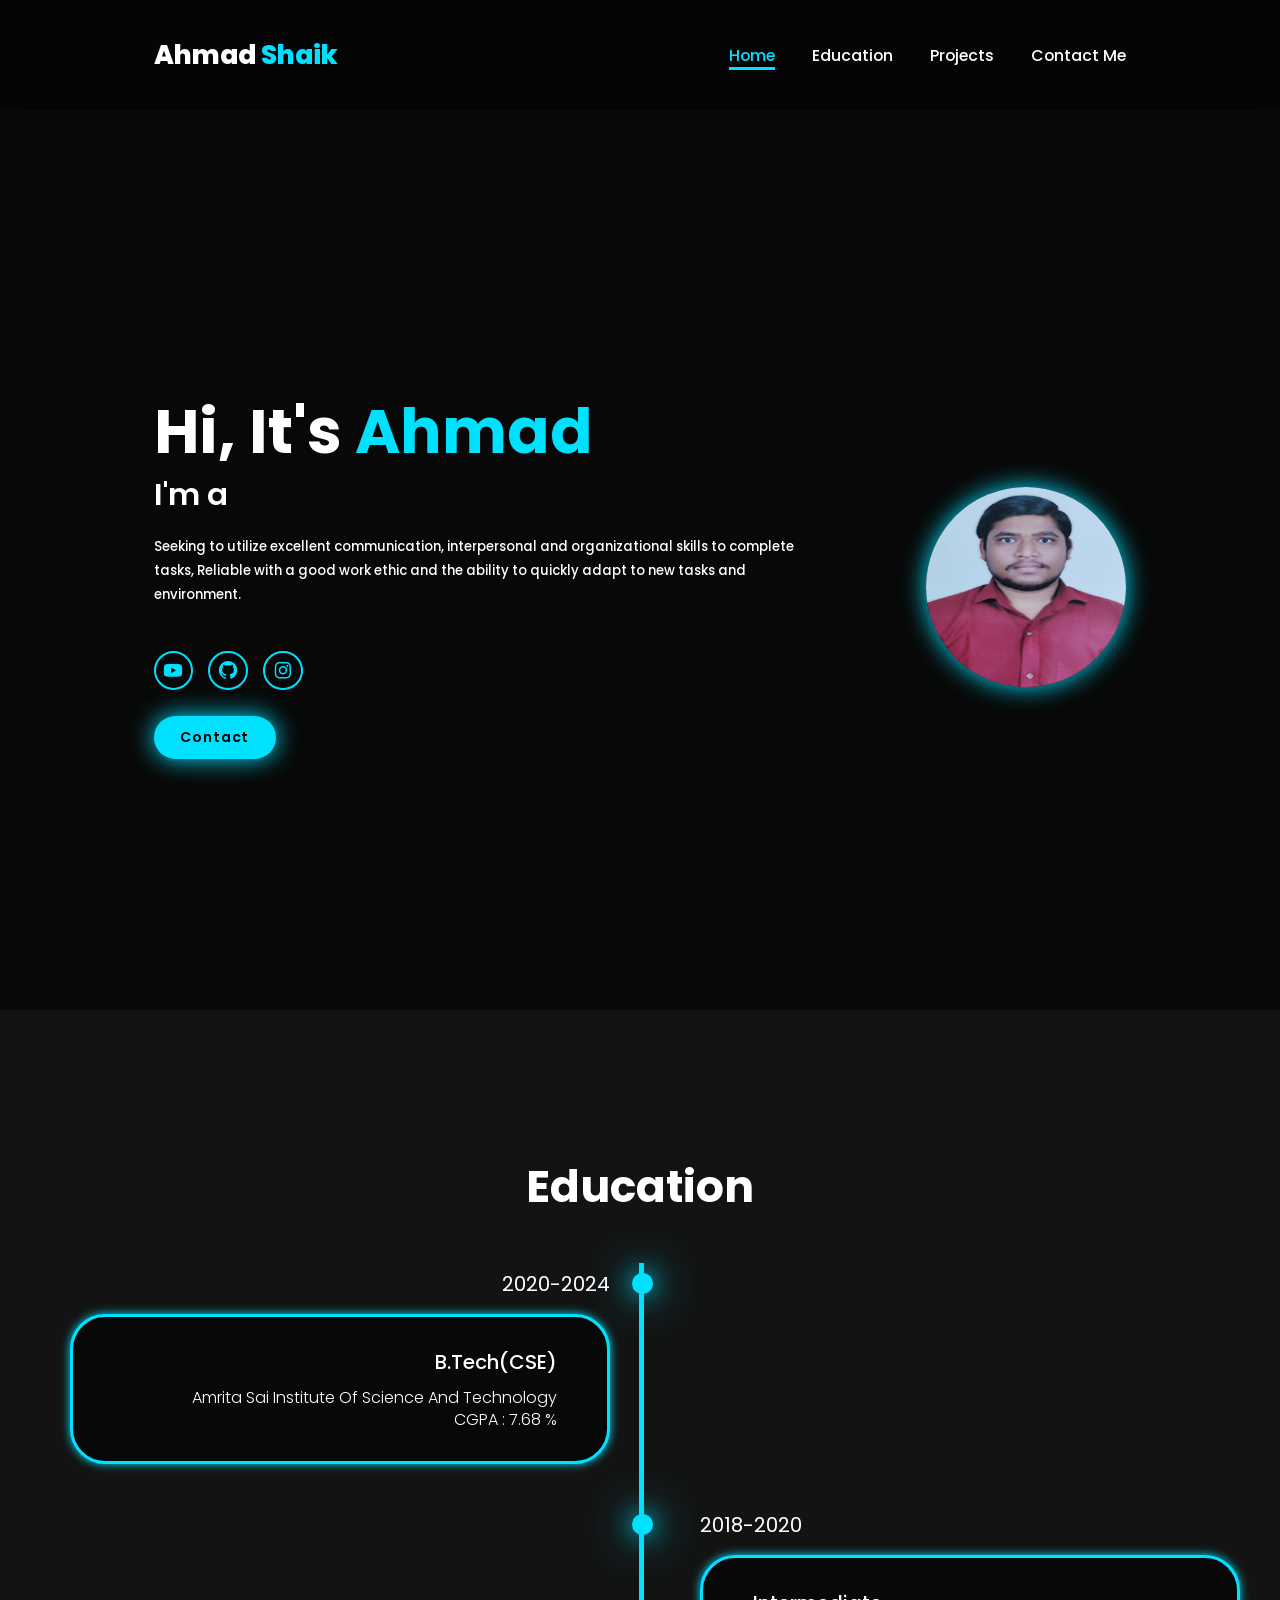
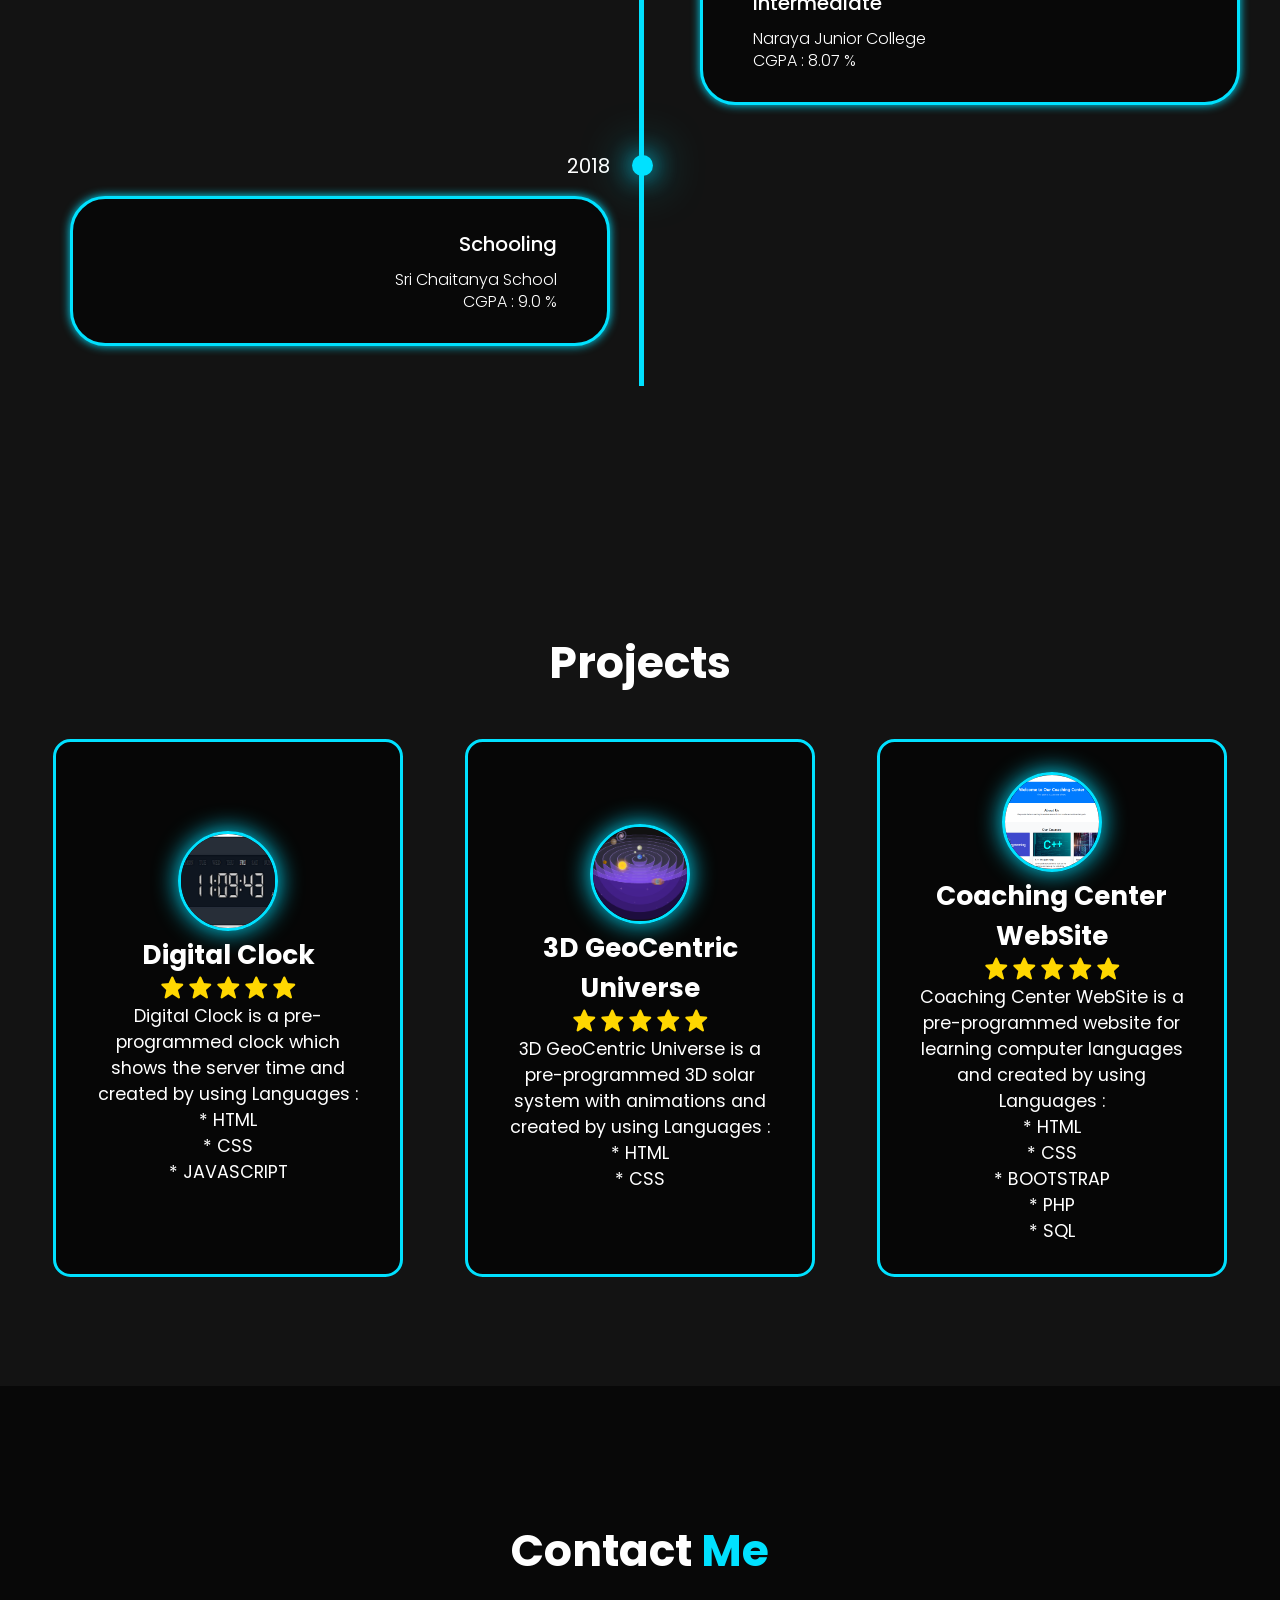
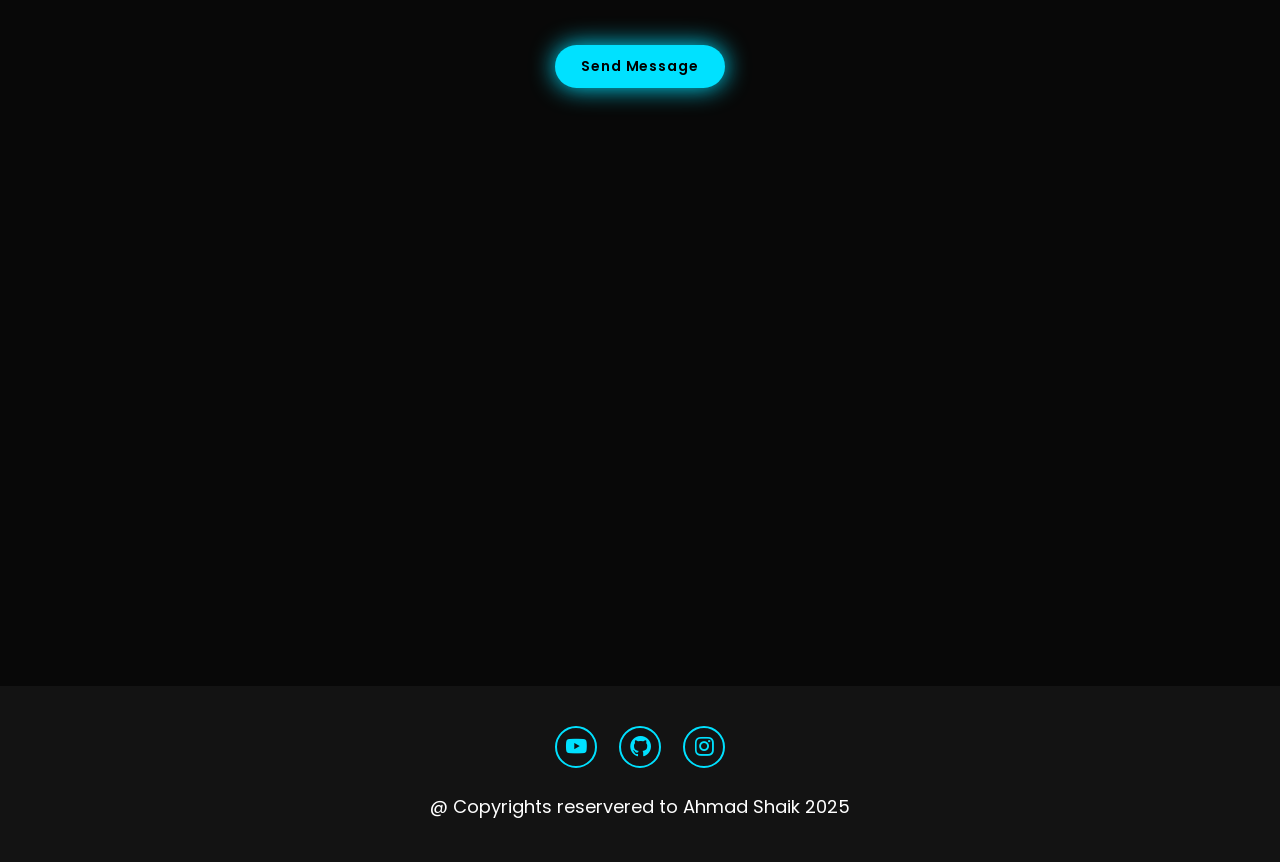
==== commit 5df2db7b: "Update index.html" ====
--- a/index.html
+++ b/index.html
@@ -39,7 +39,7 @@
         </div>
 
         <div class="home-img">
-            <img src="" alt="Profile Picture">
+            <img src="site/mypic.jpg" alt="Profile Picture">
         </div>
     </section>
 
